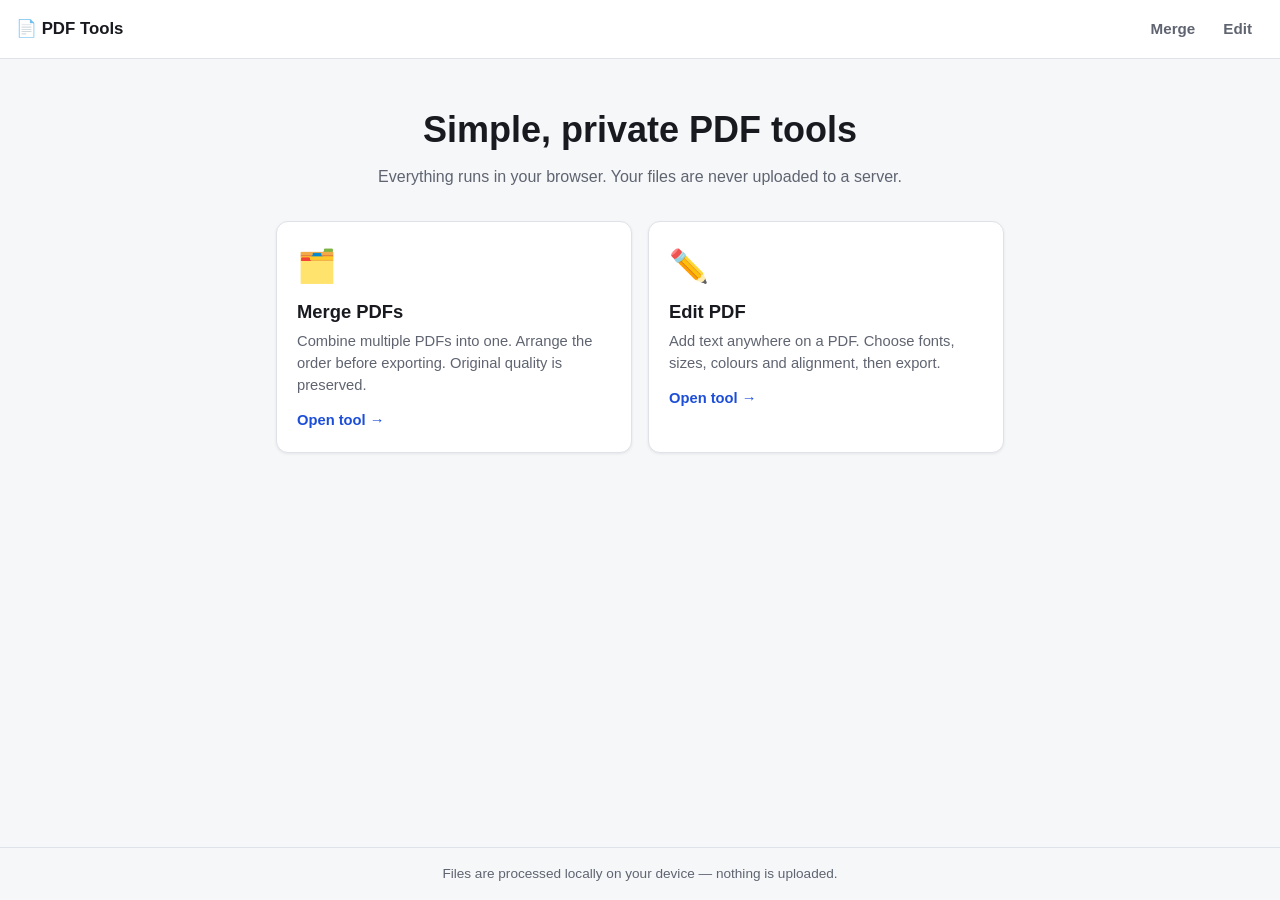
==== index.html @ ebfb4ff3 "Add PDF Tools web app: merger and text editor Static site for Cloudflare Pages (no build step) with " ====
<!doctype html>
<html lang="en">
<head>
  <meta charset="utf-8">
  <meta name="viewport" content="width=device-width, initial-scale=1">
  <title>PDF Tools — Free, Private, Browser-Based</title>
  <meta name="description" content="Free browser-based PDF tools. Merge and edit PDF files privately — your documents never leave your device.">
  <link rel="canonical" href="https://pdf.farhan.app/">
  <meta property="og:title" content="PDF Tools — Free, Private, Browser-Based">
  <meta property="og:description" content="Merge and edit PDF files directly in your browser. No uploads, no accounts.">
  <meta property="og:url" content="https://pdf.farhan.app/">
  <meta property="og:type" content="website">
  <link rel="stylesheet" href="/assets/style.css">
  <link rel="icon" href="data:image/svg+xml,<svg xmlns=%22http://www.w3.org/2000/svg%22 viewBox=%220 0 100 100%22><text y=%22.9em%22 font-size=%2290%22>📄</text></svg>">
</head>
<body>
  <header class="site-header">
    <a class="brand" href="/">📄 PDF Tools</a>
    <nav class="site-nav" aria-label="Tools">
      <a href="/merge/">Merge</a>
      <a href="/edit/">Edit</a>
    </nav>
  </header>

  <main class="container">
    <section class="hero">
      <h1>Simple, private PDF tools</h1>
      <p>Everything runs in your browser. Your files are never uploaded to a server.</p>
    </section>

    <section class="tool-grid">
      <a class="tool-card" href="/merge/">
        <div class="tool-icon" aria-hidden="true">🗂️</div>
        <h2>Merge PDFs</h2>
        <p>Combine multiple PDFs into one. Arrange the order before exporting. Original quality is preserved.</p>
        <span class="tool-cta">Open tool →</span>
      </a>

      <a class="tool-card" href="/edit/">
        <div class="tool-icon" aria-hidden="true">✏️</div>
        <h2>Edit PDF</h2>
        <p>Add text anywhere on a PDF. Choose fonts, sizes, colours and alignment, then export.</p>
        <span class="tool-cta">Open tool →</span>
      </a>
    </section>
  </main>

  <footer class="site-footer">
    <p>Files are processed locally on your device — nothing is uploaded.</p>
  </footer>
</body>
</html>
---- assets/style.css ----
:root {
  --bg: #f6f7f9;
  --surface: #ffffff;
  --text: #191a1f;
  --muted: #5f6470;
  --border: #dfe2e8;
  --accent: #1d4ed8;
  --accent-contrast: #ffffff;
  --danger: #b91c1c;
  --focus: #1d4ed8;
  --shadow: 0 1px 3px rgba(0, 0, 0, 0.08);
}

@media (prefers-color-scheme: dark) {
  :root {
    --bg: #131316;
    --surface: #1e1f24;
    --text: #ececf1;
    --muted: #a2a7b3;
    --border: #35373f;
    --accent: #60a5fa;
    --accent-contrast: #0b1c36;
    --danger: #f87171;
    --focus: #93c5fd;
    --shadow: 0 1px 3px rgba(0, 0, 0, 0.4);
  }
}

* { box-sizing: border-box; }

html { height: 100%; }

body {
  margin: 0;
  font-family: -apple-system, BlinkMacSystemFont, "Segoe UI", Roboto, Helvetica, Arial, sans-serif;
  background: var(--bg);
  color: var(--text);
  line-height: 1.5;
  min-height: 100dvh;
  display: flex;
  flex-direction: column;
}

:focus-visible {
  outline: 2px solid var(--focus);
  outline-offset: 2px;
}

/* ---------- Header / nav ---------- */

.site-header {
  display: flex;
  align-items: center;
  justify-content: space-between;
  gap: 0.75rem;
  padding: 0.65rem 1rem;
  border-bottom: 1px solid var(--border);
  background: var(--surface);
}

.brand {
  font-weight: 700;
  text-decoration: none;
  color: var(--text);
  font-size: 1.05rem;
  white-space: nowrap;
}

.site-nav { display: flex; gap: 0.25rem; }

.site-nav a {
  text-decoration: none;
  color: var(--muted);
  font-weight: 600;
  font-size: 0.95rem;
  padding: 0.45rem 0.75rem;
  border-radius: 8px;
}

.site-nav a:hover { color: var(--text); }
.site-nav a[aria-current="page"] { color: var(--accent); }

.container {
  width: 100%;
  max-width: 760px;
  margin: 0 auto;
  padding: 1.25rem 1rem 3rem;
  flex: 1;
}

/* ---------- Landing ---------- */

.hero { text-align: center; padding: 1.5rem 0 0.5rem; }
.hero h1 { margin: 0 0 0.5rem; font-size: clamp(1.5rem, 4vw, 2.25rem); }
.hero p { margin: 0; color: var(--muted); }

.tool-grid {
  display: grid;
  grid-template-columns: repeat(auto-fit, minmax(260px, 1fr));
  gap: 1rem;
  margin-top: 1.5rem;
}

.tool-card {
  display: block;
  background: var(--surface);
  border: 1px solid var(--border);
  border-radius: 12px;
  padding: 1.25rem;
  text-decoration: none;
  color: var(--text);
  box-shadow: var(--shadow);
}

.tool-card:hover { border-color: var(--accent); }
.tool-card .tool-icon { font-size: 2rem; }
.tool-card h2 { margin: 0.5rem 0 0.25rem; font-size: 1.15rem; }
.tool-card p { margin: 0 0 0.75rem; color: var(--muted); font-size: 0.92rem; }
.tool-card .tool-cta { color: var(--accent); font-weight: 600; font-size: 0.92rem; }

.site-footer {
  text-align: center;
  padding: 1rem;
  color: var(--muted);
  font-size: 0.85rem;
  border-top: 1px solid var(--border);
}

.site-footer p { margin: 0; }

/* ---------- Shared tool UI ---------- */

.page-title { margin: 0.5rem 0 0.25rem; font-size: 1.4rem; }
.page-sub { margin: 0 0 1.25rem; color: var(--muted); font-size: 0.95rem; }

.btn {
  display: inline-flex;
  align-items: center;
  justify-content: center;
  gap: 0.4rem;
  font: inherit;
  font-weight: 600;
  font-size: 0.95rem;
  min-height: 2.75rem;
  padding: 0.5rem 1rem;
  border-radius: 8px;
  border: 1px solid var(--border);
  background: var(--surface);
  color: var(--text);
  cursor: pointer;
  text-decoration: none;
  -webkit-tap-highlight-color: transparent;
}

.btn:hover { filter: brightness(0.97); }
.btn:disabled { opacity: 0.5; cursor: not-allowed; }

.btn-primary {
  background: var(--accent);
  border-color: var(--accent);
  color: var(--accent-contrast);
}

.btn-compact {
  min-height: 2.4rem;
  min-width: 2.4rem;
  padding: 0.3rem 0.55rem;
  font-size: 0.92rem;
  line-height: 1;
}

.btn.toggled {
  background: var(--accent);
  border-color: var(--accent);
  color: var(--accent-contrast);
}

.dropzone {
  display: block;
  width: 100%;
  font: inherit;
  color: var(--text);
  border: 2px dashed var(--border);
  border-radius: 12px;
  background: var(--surface);
  padding: 2rem 1rem;
  text-align: center;
  cursor: pointer;
}

.dropzone.dragover { border-color: var(--accent); background: color-mix(in srgb, var(--accent) 6%, var(--surface)); }
.dropzone .dz-icon { font-size: 2rem; }
.dropzone p { margin: 0.5rem 0 0; color: var(--muted); font-size: 0.92rem; }
.dropzone strong { color: var(--text); }

.visually-hidden {
  position: absolute;
  width: 1px; height: 1px;
  overflow: hidden;
  clip: rect(0 0 0 0);
  white-space: nowrap;
}

.status-line {
  color: var(--muted);
  font-size: 0.92rem;
  min-height: 1.4em;
  margin: 0.9rem 0 0;
}

.status-line.error { color: var(--danger); font-weight: 600; }

.spinner {
  display: inline-block;
  width: 0.9em;
  height: 0.9em;
  border: 2px solid currentColor;
  border-right-color: transparent;
  border-radius: 50%;
  animation: spin 0.7s linear infinite;
  vertical-align: -0.1em;
  margin-right: 0.35em;
}

@keyframes spin { to { transform: rotate(360deg); } }

@media (prefers-reduced-motion: reduce) {
  .spinner { animation-duration: 1.5s; }
}

/* ---------- Merge tool ---------- */

.file-list { list-style: none; margin: 1rem 0 0; padding: 0; display: flex; flex-direction: column; gap: 0.5rem; }

.file-item {
  display: flex;
  align-items: center;
  gap: 0.5rem;
  background: var(--surface);
  border: 1px solid var(--border);
  border-radius: 10px;
  padding: 0.5rem 0.6rem;
  box-shadow: var(--shadow);
}

.file-item.dragging { opacity: 0.4; }
.file-item.drop-target { border-color: var(--accent); }

.drag-handle {
  cursor: grab;
  color: var(--muted);
  font-size: 1.05rem;
  padding: 0.5rem 0.4rem;
  border: none;
  background: none;
  touch-action: none;
  user-select: none;
  -webkit-user-select: none;
}

.file-info { flex: 1; min-width: 0; }
.file-name { font-weight: 600; font-size: 0.92rem; overflow: hidden; text-overflow: ellipsis; white-space: nowrap; }
.file-meta { color: var(--muted); font-size: 0.8rem; }
.file-actions { display: flex; gap: 0.3rem; }

.merge-actions { display: flex; flex-wrap: wrap; gap: 0.6rem; margin-top: 1.25rem; }

/* ---------- Editor ---------- */

.editor-main {
  max-width: none;
  padding: 0;
  display: flex;
  flex-direction: column;
}

.editor-intro { max-width: 640px; margin: 0 auto; padding: 1.25rem 1rem; width: 100%; }

.editor-toolbar {
  position: sticky;
  top: 0;
  z-index: 40;
  display: flex;
  flex-wrap: wrap;
  align-items: center;
  gap: 0.35rem;
  padding: 0.45rem 0.6rem;
  background: var(--surface);
  border-bottom: 1px solid var(--border);
}

.editor-toolbar select,
.editor-toolbar input[type="number"] {
  font: inherit;
  font-size: 0.9rem;
  min-height: 2.4rem;
  padding: 0.3rem 0.35rem;
  border-radius: 6px;
  border: 1px solid var(--border);
  background: var(--surface);
  color: var(--text);
}

.editor-toolbar input[type="number"] { width: 4.4rem; }

.editor-toolbar input[type="color"] {
  width: 2.4rem;
  height: 2.4rem;
  padding: 0.15rem;
  border: 1px solid var(--border);
  border-radius: 6px;
  background: var(--surface);
  cursor: pointer;
}

.tb-group { display: flex; align-items: center; gap: 0.3rem; }
.tb-sep { width: 1px; align-self: stretch; background: var(--border); margin: 0 0.2rem; }
.tb-spacer { flex: 1; }

.editor-stage {
  flex: 1;
  padding: 1rem 0.5rem 5rem;
}

.editor-stage.placing .page-overlay { cursor: crosshair; }

.editor-hint {
  color: var(--muted);
  font-size: 0.85rem;
  text-align: center;
  margin: 0 auto 0.75rem;
  max-width: 640px;
  padding: 0 0.5rem;
}

.pdf-page {
  position: relative;
  margin: 0 auto 1.25rem;
  box-shadow: 0 2px 10px rgba(0, 0, 0, 0.25);
  background: #fff;
}

.pdf-page canvas { display: block; width: 100%; height: 100%; }

.page-label {
  position: absolute;
  top: 100%;
  left: 0;
  right: 0;
  text-align: center;
  color: var(--muted);
  font-size: 0.75rem;
  padding-top: 0.15rem;
}

.page-overlay { position: absolute; inset: 0; }

.tbox {
  position: absolute;
  line-height: 1.2;
  white-space: pre;
  min-width: 0.5em;
  min-height: 1em;
  margin: 0;
  padding: 0;
  outline: none;
  cursor: grab;
  touch-action: none;
  border: 1px dashed transparent;
  user-select: none;
  -webkit-user-select: none;
}

.tbox.selected { border-color: #1d4ed8; }
.tbox.editing {
  cursor: text;
  touch-action: auto;
  user-select: text;
  -webkit-user-select: text;
  border-style: solid;
}

@media (max-width: 600px) {
  .editor-toolbar { padding: 0.35rem 0.4rem; }
  .btn { font-size: 0.9rem; }
}
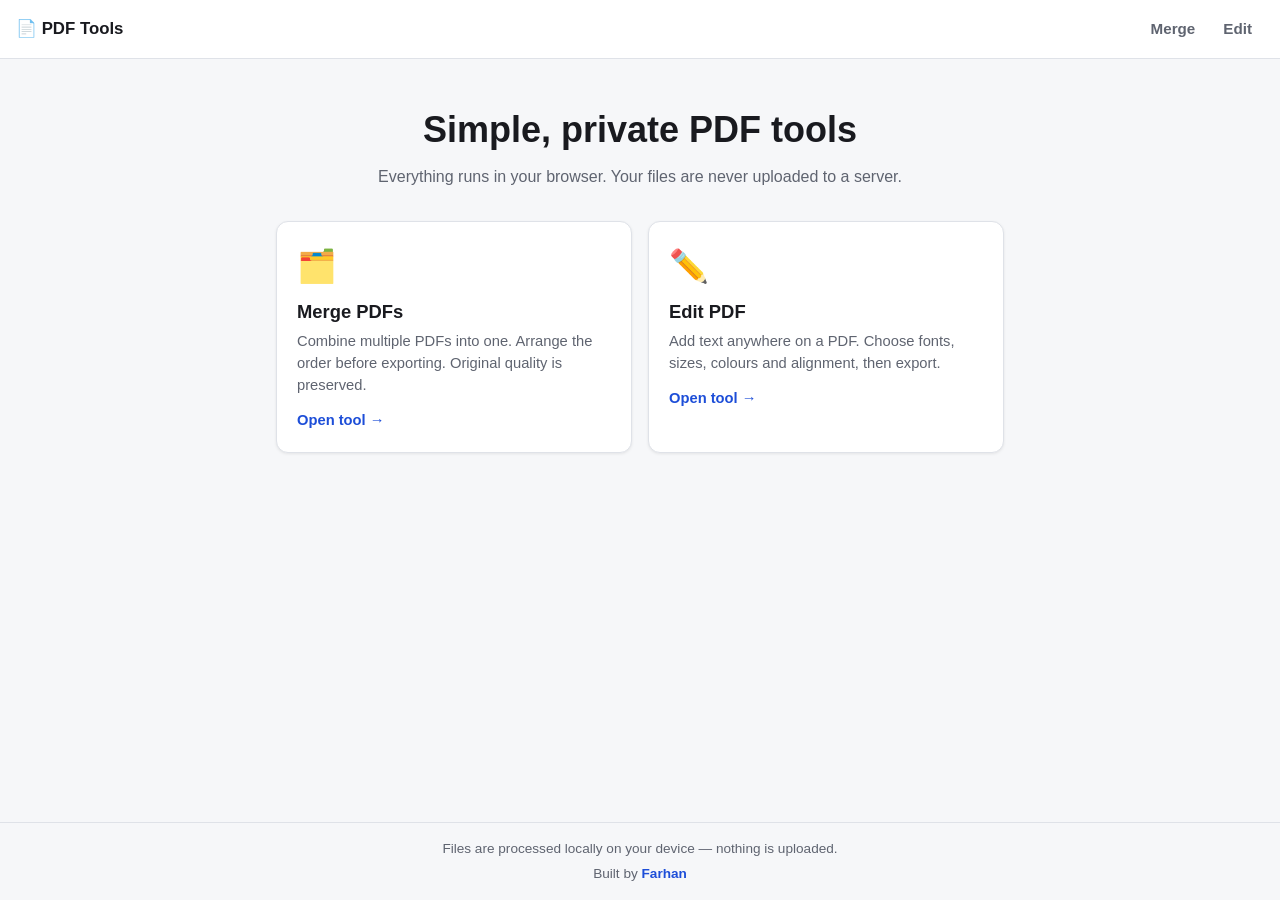
==== commit 2eafe143: "Add author/Twitter/og:site_name meta and Built-by-Farhan footer link Matches the meta pattern used o" ====
--- a/index.html
+++ b/index.html
@@ -4,12 +4,17 @@
   <meta charset="utf-8">
   <meta name="viewport" content="width=device-width, initial-scale=1">
   <title>PDF Tools — Free, Private, Browser-Based</title>
-  <meta name="description" content="Free browser-based PDF tools. Merge and edit PDF files privately — your documents never leave your device.">
+  <meta name="author" content="farhan.app">
+  <meta name="description" content="Free browser-based PDF tools. Merge and edit PDF files privately — your documents never leave your device. Built by Farhan — farhan.app">
   <link rel="canonical" href="https://pdf.farhan.app/">
+  <meta property="og:type" content="website">
+  <meta property="og:site_name" content="PDF Tools">
   <meta property="og:title" content="PDF Tools — Free, Private, Browser-Based">
-  <meta property="og:description" content="Merge and edit PDF files directly in your browser. No uploads, no accounts.">
+  <meta property="og:description" content="Merge and edit PDF files directly in your browser. No uploads, no accounts, no tracking.">
   <meta property="og:url" content="https://pdf.farhan.app/">
-  <meta property="og:type" content="website">
+  <meta name="twitter:card" content="summary">
+  <meta name="twitter:title" content="PDF Tools — Free, Private, Browser-Based">
+  <meta name="twitter:description" content="Merge and edit PDF files directly in your browser. Built by Farhan — farhan.app">
   <link rel="stylesheet" href="/assets/style.css">
   <link rel="icon" href="data:image/svg+xml,<svg xmlns=%22http://www.w3.org/2000/svg%22 viewBox=%220 0 100 100%22><text y=%22.9em%22 font-size=%2290%22>📄</text></svg>">
 </head>
@@ -47,6 +52,7 @@
 
   <footer class="site-footer">
     <p>Files are processed locally on your device — nothing is uploaded.</p>
+    <p class="footer-credit">Built by <a href="https://farhan.app" target="_blank" rel="noopener">Farhan</a></p>
   </footer>
 </body>
 </html>
--- a/assets/style.css
+++ b/assets/style.css
@@ -127,6 +127,9 @@
 }
 
 .site-footer p { margin: 0; }
+.site-footer .footer-credit { margin-top: 0.25rem; }
+.site-footer a { color: var(--accent); font-weight: 600; text-decoration: none; }
+.site-footer a:hover { text-decoration: underline; }
 
 /* ---------- Shared tool UI ---------- */
 
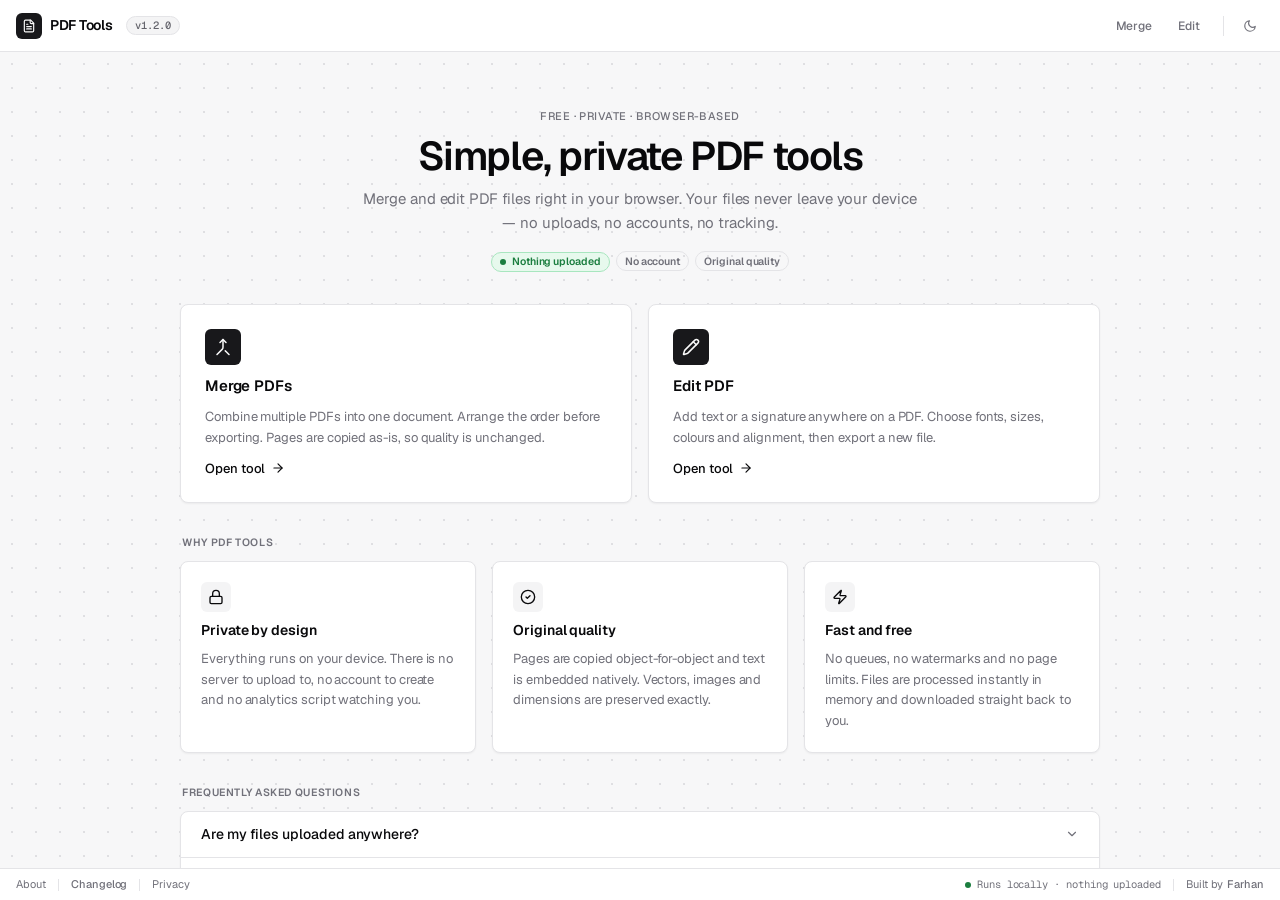
==== commit 4b58f942: "Rebuild UI on the App Blueprint design system with SEO and accessibility pass Benchmark the whole ap" ====
--- a/index.html
+++ b/index.html
@@ -1,58 +1,322 @@
-<!doctype html>
+<!DOCTYPE html>
 <html lang="en">
 <head>
   <meta charset="utf-8">
-  <meta name="viewport" content="width=device-width, initial-scale=1">
-  <title>PDF Tools — Free, Private, Browser-Based</title>
-  <meta name="author" content="farhan.app">
-  <meta name="description" content="Free browser-based PDF tools. Merge and edit PDF files privately — your documents never leave your device. Built by Farhan — farhan.app">
+  <meta name="viewport" content="width=device-width, initial-scale=1, viewport-fit=cover">
+  <title>PDF Tools — Free, Private, Browser-Based PDF Merger &amp; Editor</title>
+  <meta name="description" content="Free browser-based PDF tools. Merge PDFs and add text or a signature to any PDF privately — files never leave your device. No uploads, no accounts, no tracking.">
+  <meta name="author" content="Farhan — farhan.app">
+  <meta name="robots" content="index, follow, max-image-preview:large">
   <link rel="canonical" href="https://pdf.farhan.app/">
+  <meta name="theme-color" content="#ffffff">
+  <meta name="color-scheme" content="light dark">
+
   <meta property="og:type" content="website">
   <meta property="og:site_name" content="PDF Tools">
+  <meta property="og:locale" content="en_GB">
   <meta property="og:title" content="PDF Tools — Free, Private, Browser-Based">
   <meta property="og:description" content="Merge and edit PDF files directly in your browser. No uploads, no accounts, no tracking.">
   <meta property="og:url" content="https://pdf.farhan.app/">
-  <meta name="twitter:card" content="summary">
+  <meta property="og:image" content="https://pdf.farhan.app/assets/og-home.png">
+  <meta property="og:image:width" content="1200">
+  <meta property="og:image:height" content="630">
+  <meta property="og:image:alt" content="PDF Tools — simple, private PDF tools that run in your browser">
+  <meta name="twitter:card" content="summary_large_image">
   <meta name="twitter:title" content="PDF Tools — Free, Private, Browser-Based">
   <meta name="twitter:description" content="Merge and edit PDF files directly in your browser. Built by Farhan — farhan.app">
+  <meta name="twitter:image" content="https://pdf.farhan.app/assets/og-home.png">
+
+  <link rel="icon" href="/assets/icon.svg" type="image/svg+xml">
+  <link rel="apple-touch-icon" href="/assets/apple-touch-icon.png">
+  <link rel="manifest" href="/manifest.webmanifest">
+  <link rel="preload" href="/assets/fonts/geist-latin.woff2" as="font" type="font/woff2" crossorigin>
   <link rel="stylesheet" href="/assets/style.css">
-  <link rel="icon" href="data:image/svg+xml,<svg xmlns=%22http://www.w3.org/2000/svg%22 viewBox=%220 0 100 100%22><text y=%22.9em%22 font-size=%2290%22>📄</text></svg>">
+  <script>
+    // Apply the stored theme before first paint to avoid a flash.
+    (function () {
+      try {
+        var t = localStorage.getItem("app-theme");
+        if (t === "dark" || t === "light") document.documentElement.setAttribute("data-theme", t);
+        var dark = t ? t === "dark" : matchMedia("(prefers-color-scheme: dark)").matches;
+        var m = document.querySelector('meta[name="theme-color"]');
+        if (m) m.setAttribute("content", dark ? "#09090b" : "#ffffff");
+      } catch (_) {}
+    })();
+  </script>
+  <script type="application/ld+json">
+  {
+    "@context": "https://schema.org",
+    "@graph": [
+      {
+        "@type": "WebSite",
+        "@id": "https://pdf.farhan.app/#website",
+        "url": "https://pdf.farhan.app/",
+        "name": "PDF Tools",
+        "description": "Free, private, browser-based PDF tools. Merge PDFs and add text or a signature to any PDF without uploading anything.",
+        "inLanguage": "en",
+        "publisher": { "@id": "https://farhan.app/#person" }
+      },
+      {
+        "@type": "Person",
+        "@id": "https://farhan.app/#person",
+        "name": "Farhan",
+        "url": "https://farhan.app"
+      },
+      {
+        "@type": "WebApplication",
+        "@id": "https://pdf.farhan.app/#app",
+        "name": "PDF Tools",
+        "url": "https://pdf.farhan.app/",
+        "applicationCategory": "UtilitiesApplication",
+        "operatingSystem": "Any",
+        "browserRequirements": "Requires JavaScript",
+        "isAccessibleForFree": true,
+        "offers": { "@type": "Offer", "price": "0", "priceCurrency": "USD" },
+        "featureList": [
+          "Merge multiple PDF files into one",
+          "Add text to any PDF page",
+          "Add a signature or image to a PDF",
+          "All processing happens in the browser"
+        ],
+        "author": { "@id": "https://farhan.app/#person" }
+      },
+      {
+        "@type": "FAQPage",
+        "mainEntity": [
+          {
+            "@type": "Question",
+            "name": "Are my files uploaded anywhere?",
+            "acceptedAnswer": { "@type": "Answer", "text": "No. Every tool runs entirely in your browser using JavaScript. Your PDFs are read from your device, processed in memory and downloaded back to you. There is no server, no account and no analytics." }
+          },
+          {
+            "@type": "Question",
+            "name": "Is there a file size limit?",
+            "acceptedAnswer": { "@type": "Answer", "text": "There is no fixed limit. The only constraint is your browser's available memory, so very large files work best on a desktop browser." }
+          },
+          {
+            "@type": "Question",
+            "name": "Does merging or editing reduce quality?",
+            "acceptedAnswer": { "@type": "Answer", "text": "No. Pages are copied object-for-object and text or images are embedded natively into the original PDF. Nothing is rasterised or recompressed." }
+          },
+          {
+            "@type": "Question",
+            "name": "Which fonts can I use in the editor?",
+            "acceptedAnswer": { "@type": "Answer", "text": "Helvetica, Times and Courier work fully offline. You can also pick from more than 1,900 Google Fonts; the font file is only fetched from Google when you choose one, and it is embedded into your PDF." }
+          },
+          {
+            "@type": "Question",
+            "name": "Can I open a password-protected PDF?",
+            "acceptedAnswer": { "@type": "Answer", "text": "Not yet. Remove the password first, for example by printing the file to a new PDF, then merge or edit the unprotected copy." }
+          }
+        ]
+      }
+    ]
+  }
+  </script>
 </head>
 <body>
-  <header class="site-header">
-    <a class="brand" href="/">📄 PDF Tools</a>
-    <nav class="site-nav" aria-label="Tools">
-      <a href="/merge/">Merge</a>
-      <a href="/edit/">Edit</a>
+  <a class="skip-link" href="#main">Skip to content</a>
+
+  <header class="topbar">
+    <a href="/" class="topbar-logo" aria-current="page">
+      <span class="logo-mark" aria-hidden="true">
+        <svg class="icon" viewBox="0 0 24 24" focusable="false"><path d="M15 2H6a2 2 0 0 0-2 2v16a2 2 0 0 0 2 2h12a2 2 0 0 0 2-2V7Z"/><path d="M14 2v4a2 2 0 0 0 2 2h4"/><path d="M10 9H8"/><path d="M16 13H8"/><path d="M16 17H8"/></svg>
+      </span>
+      <span>PDF Tools</span>
+    </a>
+    <a href="/changelog/" class="version-pill">v1.2.0<span class="visually-hidden"> — view changelog</span></a>
+
+    <div class="topbar-spacer"></div>
+
+    <nav class="topbar-nav" aria-label="Tools">
+      <a class="btn btn-ghost btn-sm" href="/merge/">Merge</a>
+      <a class="btn btn-ghost btn-sm" href="/edit/">Edit</a>
     </nav>
+    <span class="topbar-divider" aria-hidden="true"></span>
+    <button type="button" class="btn btn-ghost btn-icon btn-sm" data-theme-toggle aria-label="Switch to dark theme">
+      <svg class="icon icon-sm theme-icon-light" viewBox="0 0 24 24" aria-hidden="true" focusable="false"><circle cx="12" cy="12" r="4"/><path d="M12 2v2M12 20v2M4.93 4.93l1.41 1.41M17.66 17.66l1.41 1.41M2 12h2M20 12h2M6.34 17.66l-1.41 1.41M19.07 4.93l-1.41 1.41"/></svg>
+      <svg class="icon icon-sm theme-icon-dark" viewBox="0 0 24 24" aria-hidden="true" focusable="false"><path d="M21 12.79A9 9 0 1 1 11.21 3 7 7 0 0 0 21 12.79Z"/></svg>
+    </button>
   </header>
 
-  <main class="container">
-    <section class="hero">
-      <h1>Simple, private PDF tools</h1>
-      <p>Everything runs in your browser. Your files are never uploaded to a server.</p>
-    </section>
-
-    <section class="tool-grid">
-      <a class="tool-card" href="/merge/">
-        <div class="tool-icon" aria-hidden="true">🗂️</div>
-        <h2>Merge PDFs</h2>
-        <p>Combine multiple PDFs into one. Arrange the order before exporting. Original quality is preserved.</p>
-        <span class="tool-cta">Open tool →</span>
-      </a>
-
-      <a class="tool-card" href="/edit/">
-        <div class="tool-icon" aria-hidden="true">✏️</div>
-        <h2>Edit PDF</h2>
-        <p>Add text anywhere on a PDF. Choose fonts, sizes, colours and alignment, then export.</p>
-        <span class="tool-cta">Open tool →</span>
-      </a>
-    </section>
+  <main id="main" class="main" tabindex="-1">
+    <div class="canvas-area">
+      <div class="page">
+        <section class="hero" aria-labelledby="heroTitle">
+          <p class="eyebrow">Free · Private · Browser-based</p>
+          <h1 id="heroTitle" class="page-title">Simple, private PDF tools</h1>
+          <p class="page-sub">Merge and edit PDF files right in your browser. Your files never leave your device — no uploads, no accounts, no tracking.</p>
+          <ul class="hero-badges">
+            <li><span class="chip chip-green"><span class="chip-dot" aria-hidden="true"></span>Nothing uploaded</span></li>
+            <li><span class="chip chip-outline">No account</span></li>
+            <li><span class="chip chip-outline">Original quality</span></li>
+          </ul>
+        </section>
+
+        <section aria-labelledby="toolsTitle">
+          <h2 id="toolsTitle" class="visually-hidden">Tools</h2>
+          <ul class="tool-grid">
+            <li>
+              <article class="tool-card">
+                <span class="tool-card__icon" aria-hidden="true">
+                  <svg class="icon" viewBox="0 0 24 24" focusable="false"><path d="m8 6 4-4 4 4"/><path d="M12 2v10.3a4 4 0 0 1-1.172 2.872L4 22"/><path d="m20 22-5-5"/></svg>
+                </span>
+                <h3><a href="/merge/">Merge PDFs</a></h3>
+                <p>Combine multiple PDFs into one document. Arrange the order before exporting. Pages are copied as-is, so quality is unchanged.</p>
+                <span class="tool-card__cta" aria-hidden="true">Open tool <svg class="icon icon-sm" viewBox="0 0 24 24" focusable="false"><path d="M5 12h14"/><path d="m12 5 7 7-7 7"/></svg></span>
+              </article>
+            </li>
+            <li>
+              <article class="tool-card">
+                <span class="tool-card__icon" aria-hidden="true">
+                  <svg class="icon" viewBox="0 0 24 24" focusable="false"><path d="M21.174 6.812a1 1 0 0 0-3.986-3.987L3.842 16.174a2 2 0 0 0-.5.83l-1.321 4.352a.5.5 0 0 0 .623.622l4.353-1.32a2 2 0 0 0 .83-.497z"/><path d="m15 5 4 4"/></svg>
+                </span>
+                <h3><a href="/edit/">Edit PDF</a></h3>
+                <p>Add text or a signature anywhere on a PDF. Choose fonts, sizes, colours and alignment, then export a new file.</p>
+                <span class="tool-card__cta" aria-hidden="true">Open tool <svg class="icon icon-sm" viewBox="0 0 24 24" focusable="false"><path d="M5 12h14"/><path d="m12 5 7 7-7 7"/></svg></span>
+              </article>
+            </li>
+          </ul>
+        </section>
+
+        <section class="landing-section" aria-labelledby="whyTitle">
+          <h2 id="whyTitle" class="section-title">Why PDF Tools</h2>
+          <ul class="feature-grid">
+            <li class="feature">
+              <span class="feature__icon" aria-hidden="true"><svg class="icon" viewBox="0 0 24 24" focusable="false"><rect width="18" height="11" x="3" y="11" rx="2" ry="2"/><path d="M7 11V7a5 5 0 0 1 10 0v4"/></svg></span>
+              <h3>Private by design</h3>
+              <p>Everything runs on your device. There is no server to upload to, no account to create and no analytics script watching you.</p>
+            </li>
+            <li class="feature">
+              <span class="feature__icon" aria-hidden="true"><svg class="icon" viewBox="0 0 24 24" focusable="false"><circle cx="12" cy="12" r="10"/><path d="m9 12 2 2 4-4"/></svg></span>
+              <h3>Original quality</h3>
+              <p>Pages are copied object-for-object and text is embedded natively. Vectors, images and dimensions are preserved exactly.</p>
+            </li>
+            <li class="feature">
+              <span class="feature__icon" aria-hidden="true"><svg class="icon" viewBox="0 0 24 24" focusable="false"><path d="M4 14a1 1 0 0 1-.78-1.63l9.9-10.2a.5.5 0 0 1 .86.46l-1.92 6.02A1 1 0 0 0 13 10h7a1 1 0 0 1 .78 1.63l-9.9 10.2a.5.5 0 0 1-.86-.46l1.92-6.02A1 1 0 0 0 11 14z"/></svg></span>
+              <h3>Fast and free</h3>
+              <p>No queues, no watermarks and no page limits. Files are processed instantly in memory and downloaded straight back to you.</p>
+            </li>
+          </ul>
+        </section>
+
+        <section class="landing-section" aria-labelledby="faqTitle">
+          <h2 id="faqTitle" class="section-title">Frequently asked questions</h2>
+          <ul class="faq">
+            <li>
+              <details>
+                <summary>Are my files uploaded anywhere? <svg class="icon icon-sm" viewBox="0 0 24 24" aria-hidden="true" focusable="false"><path d="m6 9 6 6 6-6"/></svg></summary>
+                <div><p>No. Every tool runs entirely in your browser using JavaScript. Your PDFs are read from your device, processed in memory and downloaded back to you. There is no server, no account and no analytics.</p></div>
+              </details>
+            </li>
+            <li>
+              <details>
+                <summary>Is there a file size limit? <svg class="icon icon-sm" viewBox="0 0 24 24" aria-hidden="true" focusable="false"><path d="m6 9 6 6 6-6"/></svg></summary>
+                <div><p>There is no fixed limit. The only constraint is your browser’s available memory, so very large files work best on a desktop browser.</p></div>
+              </details>
+            </li>
+            <li>
+              <details>
+                <summary>Does merging or editing reduce quality? <svg class="icon icon-sm" viewBox="0 0 24 24" aria-hidden="true" focusable="false"><path d="m6 9 6 6 6-6"/></svg></summary>
+                <div><p>No. Pages are copied object-for-object and text or images are embedded natively into the original PDF. Nothing is rasterised or recompressed.</p></div>
+              </details>
+            </li>
+            <li>
+              <details>
+                <summary>Which fonts can I use in the editor? <svg class="icon icon-sm" viewBox="0 0 24 24" aria-hidden="true" focusable="false"><path d="m6 9 6 6 6-6"/></svg></summary>
+                <div><p>Helvetica, Times and Courier work fully offline. You can also pick from more than 1,900 Google Fonts; the font file is only fetched from Google when you choose one, and it is embedded into your PDF.</p></div>
+              </details>
+            </li>
+            <li>
+              <details>
+                <summary>Can I open a password-protected PDF? <svg class="icon icon-sm" viewBox="0 0 24 24" aria-hidden="true" focusable="false"><path d="m6 9 6 6 6-6"/></svg></summary>
+                <div><p>Not yet. Remove the password first, for example by printing the file to a new PDF, then merge or edit the unprotected copy.</p></div>
+              </details>
+            </li>
+          </ul>
+        </section>
+      </div>
+    </div>
   </main>
 
-  <footer class="site-footer">
-    <p>Files are processed locally on your device — nothing is uploaded.</p>
-    <p class="footer-credit">Built by <a href="https://farhan.app" target="_blank" rel="noopener">Farhan</a></p>
+  <footer class="app-footer">
+    <button type="button" class="app-footer__link" data-dialog-open="aboutDialog">About</button>
+    <span class="footer-sep" aria-hidden="true"></span>
+    <a href="/changelog/">Changelog</a>
+    <span class="footer-sep" aria-hidden="true"></span>
+    <button type="button" class="app-footer__link" data-dialog-open="privacyDialog">Privacy</button>
+    <span class="footer-spacer"></span>
+    <span class="footer-meta">Runs locally · nothing uploaded</span>
+    <span class="footer-sep" aria-hidden="true"></span>
+    <span class="footer-credit">Built by <a href="https://farhan.app" rel="noopener">Farhan</a></span>
   </footer>
+
+  <nav class="mobile-nav" aria-label="Primary">
+    <ul>
+      <li>
+        <a class="mobile-nav-item" href="/" aria-current="page">
+          <span class="mobile-nav-icon" aria-hidden="true"><svg class="icon" viewBox="0 0 24 24" focusable="false"><path d="M3 9.5 12 3l9 6.5V20a1 1 0 0 1-1 1h-5v-6H9v6H4a1 1 0 0 1-1-1z"/></svg></span>
+          Home
+        </a>
+      </li>
+      <li>
+        <a class="mobile-nav-item" href="/merge/">
+          <span class="mobile-nav-icon" aria-hidden="true"><svg class="icon" viewBox="0 0 24 24" focusable="false"><path d="m8 6 4-4 4 4"/><path d="M12 2v10.3a4 4 0 0 1-1.172 2.872L4 22"/><path d="m20 22-5-5"/></svg></span>
+          Merge
+        </a>
+      </li>
+      <li>
+        <a class="mobile-nav-item" href="/edit/">
+          <span class="mobile-nav-icon" aria-hidden="true"><svg class="icon" viewBox="0 0 24 24" focusable="false"><path d="M21.174 6.812a1 1 0 0 0-3.986-3.987L3.842 16.174a2 2 0 0 0-.5.83l-1.321 4.352a.5.5 0 0 0 .623.622l4.353-1.32a2 2 0 0 0 .83-.497z"/><path d="m15 5 4 4"/></svg></span>
+          Edit
+        </a>
+      </li>
+      <li>
+        <button type="button" class="mobile-nav-item" data-theme-toggle aria-label="Switch to dark theme">
+          <span class="mobile-nav-icon" aria-hidden="true">
+            <svg class="icon theme-icon-light" viewBox="0 0 24 24" focusable="false"><circle cx="12" cy="12" r="4"/><path d="M12 2v2M12 20v2M4.93 4.93l1.41 1.41M17.66 17.66l1.41 1.41M2 12h2M20 12h2M6.34 17.66l-1.41 1.41M19.07 4.93l-1.41 1.41"/></svg>
+            <svg class="icon theme-icon-dark" viewBox="0 0 24 24" focusable="false"><path d="M21 12.79A9 9 0 1 1 11.21 3 7 7 0 0 0 21 12.79Z"/></svg>
+          </span>
+          Theme
+        </button>
+      </li>
+    </ul>
+  </nav>
+
+  <dialog class="modal" id="aboutDialog" aria-labelledby="aboutTitle">
+    <div class="modal__inner">
+      <div class="modal__header">
+        <h2 id="aboutTitle" class="modal__title">About PDF Tools</h2>
+        <button type="button" class="btn btn-ghost btn-icon btn-sm" data-dialog-close aria-label="Close dialog">
+          <svg class="icon" viewBox="0 0 24 24" aria-hidden="true" focusable="false"><path d="M18 6 6 18M6 6l12 12"/></svg>
+        </button>
+      </div>
+      <div class="modal__body">
+        <p>PDF Tools is a small set of free, browser-based utilities for everyday PDF jobs: merging files and adding text or a signature to a page.</p>
+        <p class="modal__muted">Everything runs client-side with <a href="https://pdf-lib.js.org/" rel="noopener">pdf-lib</a> and <a href="https://mozilla.github.io/pdf.js/" rel="noopener">pdf.js</a>. There is no backend, no database and no account.</p>
+        <ul class="modal__links">
+          <li>Built by <a href="https://farhan.app" rel="noopener">Farhan</a></li>
+          <li>Design benchmarked against <a href="https://app-blueprint.farhan.app/" rel="noopener">App Blueprint</a></li>
+        </ul>
+      </div>
+    </div>
+  </dialog>
+
+  <dialog class="modal" id="privacyDialog" aria-labelledby="privacyTitle">
+    <div class="modal__inner">
+      <div class="modal__header">
+        <h2 id="privacyTitle" class="modal__title">Privacy</h2>
+        <button type="button" class="btn btn-ghost btn-icon btn-sm" data-dialog-close aria-label="Close dialog">
+          <svg class="icon" viewBox="0 0 24 24" aria-hidden="true" focusable="false"><path d="M18 6 6 18M6 6l12 12"/></svg>
+        </button>
+      </div>
+      <div class="modal__body">
+        <p>Your files are processed entirely on your device and are never uploaded. This site sets no cookies and uses no analytics.</p>
+        <p class="modal__muted">The only optional network request is to Google Fonts, and only when you pick a Google font in the editor. Your theme preference is stored in your browser’s local storage.</p>
+      </div>
+    </div>
+  </dialog>
+
+  <script src="/assets/common.js" defer></script>
 </body>
 </html>
--- a/assets/style.css
+++ b/assets/style.css
@@ -1,389 +1,909 @@
+/* ============================================================================
+   pdf.farhan.app · Design System
+   ----------------------------------------------------------------------------
+   Benchmarked against App Blueprint (app-blueprint.farhan.app). Organised as:
+     1. THEME        → brand tokens (HSL triplets so opacity works)
+     2. TOKENS       → derived colours, spacing, radii, type, shadows
+     3. BASE         → reset, fonts, body, icons, focus, utilities
+     4. PRIMITIVES   → buttons, chips, inputs
+     5. SHELL        → topbar, canvas area, footer, mobile nav, dialogs
+     6. PAGES        → landing, merge, editor, changelog
+     7. RESPONSIVE   → tablet & mobile breakpoints, motion, pointer
+   ============================================================================ */
+
+*, *::before, *::after { box-sizing: border-box; margin: 0; padding: 0; }
+
+/* Self-hosted Geist (OFL) — no third-party request on page load. */
+@font-face {
+  font-family: "Geist";
+  font-style: normal;
+  font-weight: 300 700;
+  font-display: swap;
+  src: url("/assets/fonts/geist-latin.woff2") format("woff2");
+  unicode-range: U+0000-00FF, U+0131, U+0152-0153, U+02BB-02BC, U+02C6, U+02DA, U+02DC, U+0304, U+0308, U+0329, U+2000-206F, U+20AC, U+2122, U+2191, U+2193, U+2212, U+2215, U+FEFF, U+FFFD;
+}
+@font-face {
+  font-family: "Geist";
+  font-style: normal;
+  font-weight: 300 700;
+  font-display: swap;
+  src: url("/assets/fonts/geist-latin-ext.woff2") format("woff2");
+  unicode-range: U+0100-02BA, U+02BD-02C5, U+02C7-02CC, U+02CE-02D7, U+02DD-02FF, U+0304, U+0308, U+0329, U+1D00-1DBF, U+1E00-1E9F, U+1EF2-1EFF, U+2020, U+20A0-20AB, U+20AD-20C0, U+2113, U+2C60-2C7F, U+A720-A7FF;
+}
+@font-face {
+  font-family: "Geist Mono";
+  font-style: normal;
+  font-weight: 400 500;
+  font-display: swap;
+  src: url("/assets/fonts/geist-mono-latin.woff2") format("woff2");
+  unicode-range: U+0000-00FF, U+0131, U+0152-0153, U+02BB-02BC, U+02C6, U+02DA, U+02DC, U+0304, U+0308, U+0329, U+2000-206F, U+20AC, U+2122, U+2191, U+2193, U+2212, U+2215, U+FEFF, U+FFFD;
+}
+@font-face {
+  font-family: "Geist Mono";
+  font-style: normal;
+  font-weight: 400 500;
+  font-display: swap;
+  src: url("/assets/fonts/geist-mono-latin-ext.woff2") format("woff2");
+  unicode-range: U+0100-02BA, U+02BD-02C5, U+02C7-02CC, U+02CE-02D7, U+02DD-02FF, U+0304, U+0308, U+0329, U+1D00-1DBF, U+1E00-1E9F, U+1EF2-1EFF, U+2020, U+20A0-20AB, U+20AD-20C0, U+2113, U+2C60-2C7F, U+A720-A7FF;
+}
+
+/* ============================================================================
+   1–2. THEME + TOKENS (shadcn neutral palette, light)
+   ============================================================================ */
 :root {
-  --bg: #f6f7f9;
-  --surface: #ffffff;
-  --text: #191a1f;
-  --muted: #5f6470;
-  --border: #dfe2e8;
-  --accent: #1d4ed8;
-  --accent-contrast: #ffffff;
-  --danger: #b91c1c;
-  --focus: #1d4ed8;
-  --shadow: 0 1px 3px rgba(0, 0, 0, 0.08);
-}
-
+  color-scheme: light;
+
+  --primary:                240 5.9% 10%;
+  --primary-foreground:     0 0% 98%;
+  --accent:                 240 4.8% 95.9%;
+  --accent-foreground:      240 5.9% 10%;
+  --info:                   217 91% 50%;
+
+  --font-sans: "Geist", ui-sans-serif, system-ui, -apple-system, "Segoe UI", Roboto, sans-serif;
+  --font-mono: "Geist Mono", ui-monospace, "SF Mono", Menlo, Consolas, monospace;
+
+  --background:             0 0% 100%;
+  --foreground:             240 10% 3.9%;
+  --card:                   0 0% 100%;
+  --muted:                  240 4.8% 95.9%;
+  --muted-foreground:       240 3.8% 46.1%;
+  --destructive:            0 72% 51%;
+  --border:                 240 5.9% 90%;
+  --input:                  240 5.9% 90%;
+  --ring:                   240 5% 64.9%;
+
+  --success:                142 65% 30%;
+  --success-bg:             142 60% 94%;
+  --warning:                32 85% 32%;
+  --warning-bg:             38 88% 93%;
+  --info-bg:                214 95% 95%;
+
+  --bg:        hsl(var(--background));
+  --surface:   hsl(var(--card));
+  --muted-bg:  hsl(var(--muted));
+  --border-c:  hsl(var(--border));
+  --border-2:  hsl(240 5.9% 84%);
+  --text-1:    hsl(var(--foreground));
+  --text-2:    hsl(var(--muted-foreground));
+  --text-3:    hsl(240 4% 64%);
+  --text-on-muted: hsl(240 3.8% 40%);
+  --accent-lt: hsl(var(--accent));
+  --overlay:   hsl(240 10% 3.9% / 0.45);
+
+  --green-bg: hsl(var(--success-bg)); --green-bd: hsl(142 55% 78%); --green-tx: hsl(var(--success));
+  --amber-bg: hsl(var(--warning-bg)); --amber-bd: hsl(35 85% 72%);  --amber-tx: hsl(var(--warning));
+  --red-bg:   hsl(0 88% 95%);         --red-bd:   hsl(0 78% 82%);   --red-tx:   hsl(0 72% 42%);
+  --blue-bg:  hsl(var(--info-bg));    --blue-bd:  hsl(214 90% 80%); --blue-tx:  hsl(217 91% 45%);
+
+  --canvas-bg:  hsl(240 5% 97%);
+  --canvas-dot: hsl(240 5% 88%);
+
+  --topbar-h:     52px;
+  --mobile-nav-h: 68px;
+
+  --sp-1: 4px; --sp-2: 6px; --sp-3: 8px; --sp-4: 10px;
+  --sp-5: 12px; --sp-6: 16px; --sp-7: 20px; --sp-8: 24px; --sp-9: 32px;
+
+  --radius: 0.5rem;
+  --r-xs: calc(var(--radius) - 6px);
+  --r-sm: calc(var(--radius) - 4px);
+  --r-md: calc(var(--radius) - 2px);
+  --r-lg: var(--radius);
+  --r-xl: calc(var(--radius) + 4px);
+  --r-pill: 999px;
+
+  --h-btn: 32px; --h-btn-sm: 28px; --h-input: 32px; --h-chip: 20px;
+
+  --fs-xs: 11px; --fs-sm: 12px; --fs-md: 13px; --fs-lg: 14px; --fs-xl: 15px;
+  --lh: 1.5;
+
+  --shadow-sm: 0 1px 2px 0 hsl(240 10% 3.9% / 0.05);
+  --shadow:    0 1px 3px 0 hsl(240 10% 3.9% / 0.08), 0 1px 2px -1px hsl(240 10% 3.9% / 0.06);
+  --shadow-md: 0 4px 6px -1px hsl(240 10% 3.9% / 0.08), 0 2px 4px -2px hsl(240 10% 3.9% / 0.05);
+  --shadow-lg: 0 10px 15px -3px hsl(240 10% 3.9% / 0.08), 0 4px 6px -4px hsl(240 10% 3.9% / 0.05);
+
+  --t-panel: 220ms cubic-bezier(.4, 0, .2, 1);
+  --t-fast:  150ms cubic-bezier(.4, 0, .2, 1);
+}
+
+/* Dark theme. Applied explicitly via data-theme="dark" (set before paint by
+   the inline script in <head>), and implicitly from the OS preference when
+   no theme has been chosen or JavaScript is unavailable. */
 @media (prefers-color-scheme: dark) {
-  :root {
-    --bg: #131316;
-    --surface: #1e1f24;
-    --text: #ececf1;
-    --muted: #a2a7b3;
-    --border: #35373f;
-    --accent: #60a5fa;
-    --accent-contrast: #0b1c36;
-    --danger: #f87171;
-    --focus: #93c5fd;
-    --shadow: 0 1px 3px rgba(0, 0, 0, 0.4);
+  :root:not([data-theme="light"]) {
+    color-scheme: dark;
+    --background: 240 10% 3.9%; --foreground: 0 0% 98%; --card: 240 10% 3.9%;
+    --primary: 0 0% 98%; --primary-foreground: 240 5.9% 10%;
+    --muted: 240 3.7% 15.9%; --muted-foreground: 240 5% 64.9%;
+    --accent: 240 3.7% 15.9%; --accent-foreground: 0 0% 98%;
+    --destructive: 0 62.8% 30.6%; --border: 240 3.7% 15.9%; --input: 240 3.7% 15.9%; --ring: 240 4.9% 83.9%;
+    --success: 142 65% 58%; --success-bg: 142 55% 13%;
+    --warning: 38 95% 62%; --warning-bg: 35 70% 13%;
+    --info: 217 92% 62%; --info-bg: 217 70% 14%;
+    --border-2: hsl(240 3.7% 25%); --text-3: hsl(240 5% 55%); --text-on-muted: hsl(240 5% 70%); --overlay: hsl(0 0% 0% / 0.6);
+    --green-bd: hsl(142 40% 26%); --amber-bd: hsl(35 55% 26%); --red-bd: hsl(0 55% 30%); --blue-bd: hsl(217 55% 30%);
+    --red-bg: hsl(0 60% 13%); --red-tx: hsl(0 85% 72%); --blue-tx: hsl(217 92% 70%);
+    --canvas-bg: hsl(240 6% 7%); --canvas-dot: hsl(240 5% 18%);
+    --shadow-sm: 0 1px 2px 0 hsl(0 0% 0% / 0.3);
+    --shadow:    0 1px 3px 0 hsl(0 0% 0% / 0.4), 0 1px 2px -1px hsl(0 0% 0% / 0.3);
+    --shadow-md: 0 4px 6px -1px hsl(0 0% 0% / 0.4), 0 2px 4px -2px hsl(0 0% 0% / 0.3);
+    --shadow-lg: 0 10px 15px -3px hsl(0 0% 0% / 0.5), 0 4px 6px -4px hsl(0 0% 0% / 0.4);
   }
 }
-
-* { box-sizing: border-box; }
-
-html { height: 100%; }
-
+:root[data-theme="dark"] {
+  color-scheme: dark;
+  --background: 240 10% 3.9%; --foreground: 0 0% 98%; --card: 240 10% 3.9%;
+  --primary: 0 0% 98%; --primary-foreground: 240 5.9% 10%;
+  --muted: 240 3.7% 15.9%; --muted-foreground: 240 5% 64.9%;
+  --accent: 240 3.7% 15.9%; --accent-foreground: 0 0% 98%;
+  --destructive: 0 62.8% 30.6%; --border: 240 3.7% 15.9%; --input: 240 3.7% 15.9%; --ring: 240 4.9% 83.9%;
+  --success: 142 65% 58%; --success-bg: 142 55% 13%;
+  --warning: 38 95% 62%; --warning-bg: 35 70% 13%;
+  --info: 217 92% 62%; --info-bg: 217 70% 14%;
+  --border-2: hsl(240 3.7% 25%); --text-3: hsl(240 5% 55%); --text-on-muted: hsl(240 5% 70%); --overlay: hsl(0 0% 0% / 0.6);
+  --green-bd: hsl(142 40% 26%); --amber-bd: hsl(35 55% 26%); --red-bd: hsl(0 55% 30%); --blue-bd: hsl(217 55% 30%);
+  --red-bg: hsl(0 60% 13%); --red-tx: hsl(0 85% 72%); --blue-tx: hsl(217 92% 70%);
+  --canvas-bg: hsl(240 6% 7%); --canvas-dot: hsl(240 5% 18%);
+  --shadow-sm: 0 1px 2px 0 hsl(0 0% 0% / 0.3);
+  --shadow:    0 1px 3px 0 hsl(0 0% 0% / 0.4), 0 1px 2px -1px hsl(0 0% 0% / 0.3);
+  --shadow-md: 0 4px 6px -1px hsl(0 0% 0% / 0.4), 0 2px 4px -2px hsl(0 0% 0% / 0.3);
+  --shadow-lg: 0 10px 15px -3px hsl(0 0% 0% / 0.5), 0 4px 6px -4px hsl(0 0% 0% / 0.4);
+}
+
+/* Theme toggle icon: show the icon of the theme you would switch TO. */
+.theme-icon-light { display: none; }
+.theme-icon-dark  { display: block; }
+:root[data-theme="dark"] .theme-icon-light { display: block; }
+:root[data-theme="dark"] .theme-icon-dark  { display: none; }
+@media (prefers-color-scheme: dark) {
+  :root:not([data-theme="light"]) .theme-icon-light { display: block; }
+  :root:not([data-theme="light"]) .theme-icon-dark  { display: none; }
+}
+
+/* ============================================================================
+   3. BASE
+   ============================================================================ */
+html, body { height: 100%; }
 body {
-  margin: 0;
-  font-family: -apple-system, BlinkMacSystemFont, "Segoe UI", Roboto, Helvetica, Arial, sans-serif;
+  font-family: var(--font-sans);
+  font-size: var(--fs-md);
+  line-height: var(--lh);
   background: var(--bg);
-  color: var(--text);
-  line-height: 1.5;
-  min-height: 100dvh;
+  color: var(--text-1);
+  height: 100vh;
+  height: 100svh;
+  height: 100dvh;
   display: flex;
   flex-direction: column;
-}
-
-:focus-visible {
-  outline: 2px solid var(--focus);
-  outline-offset: 2px;
-}
-
-/* ---------- Header / nav ---------- */
-
-.site-header {
-  display: flex;
-  align-items: center;
-  justify-content: space-between;
-  gap: 0.75rem;
-  padding: 0.65rem 1rem;
-  border-bottom: 1px solid var(--border);
-  background: var(--surface);
-}
-
-.brand {
-  font-weight: 700;
-  text-decoration: none;
-  color: var(--text);
-  font-size: 1.05rem;
+  overflow: hidden;
+  -webkit-font-smoothing: antialiased;
+  -moz-osx-font-smoothing: grayscale;
+  letter-spacing: -0.005em;
+  overscroll-behavior: none;
+  -webkit-text-size-adjust: 100%;
+}
+
+button, input, select, textarea { font-family: inherit; font-size: inherit; color: inherit; }
+[hidden] { display: none !important; }
+img, svg, canvas { display: block; max-width: 100%; }
+a { color: inherit; }
+strong { font-weight: 600; }
+code {
+  font-family: var(--font-mono); font-size: 0.88em;
+  background: var(--muted-bg); border: 1px solid var(--border-c);
+  border-radius: var(--r-sm); padding: 1px 6px; color: var(--text-1);
+}
+::selection { background: hsl(var(--info) / 0.2); }
+
+.icon {
+  width: 16px; height: 16px;
+  stroke: currentColor; fill: none;
+  stroke-width: 2; stroke-linecap: round; stroke-linejoin: round;
+  flex-shrink: 0;
+}
+.icon-sm { width: 14px; height: 14px; }
+.icon-xs { width: 12px; height: 12px; }
+.icon-lg { width: 20px; height: 20px; }
+
+/* Focus: ring for everything, shadcn-style double ring for buttons. */
+:focus-visible { outline: 2px solid hsl(var(--ring)); outline-offset: 2px; }
+.btn:focus-visible, .input:focus-visible, .mobile-nav-item:focus-visible {
+  outline: none;
+  box-shadow: 0 0 0 2px var(--surface), 0 0 0 4px hsl(var(--ring) / 0.7);
+}
+
+.visually-hidden {
+  position: absolute !important;
+  width: 1px; height: 1px;
+  padding: 0; margin: -1px;
+  overflow: hidden;
+  clip: rect(0 0 0 0);
+  clip-path: inset(50%);
   white-space: nowrap;
-}
-
-.site-nav { display: flex; gap: 0.25rem; }
-
-.site-nav a {
-  text-decoration: none;
-  color: var(--muted);
-  font-weight: 600;
-  font-size: 0.95rem;
-  padding: 0.45rem 0.75rem;
-  border-radius: 8px;
-}
-
-.site-nav a:hover { color: var(--text); }
-.site-nav a[aria-current="page"] { color: var(--accent); }
-
-.container {
-  width: 100%;
-  max-width: 760px;
-  margin: 0 auto;
-  padding: 1.25rem 1rem 3rem;
-  flex: 1;
-}
-
-/* ---------- Landing ---------- */
-
-.hero { text-align: center; padding: 1.5rem 0 0.5rem; }
-.hero h1 { margin: 0 0 0.5rem; font-size: clamp(1.5rem, 4vw, 2.25rem); }
-.hero p { margin: 0; color: var(--muted); }
-
-.tool-grid {
-  display: grid;
-  grid-template-columns: repeat(auto-fit, minmax(260px, 1fr));
-  gap: 1rem;
-  margin-top: 1.5rem;
-}
-
-.tool-card {
-  display: block;
-  background: var(--surface);
-  border: 1px solid var(--border);
-  border-radius: 12px;
-  padding: 1.25rem;
-  text-decoration: none;
-  color: var(--text);
-  box-shadow: var(--shadow);
-}
-
-.tool-card:hover { border-color: var(--accent); }
-.tool-card .tool-icon { font-size: 2rem; }
-.tool-card h2 { margin: 0.5rem 0 0.25rem; font-size: 1.15rem; }
-.tool-card p { margin: 0 0 0.75rem; color: var(--muted); font-size: 0.92rem; }
-.tool-card .tool-cta { color: var(--accent); font-weight: 600; font-size: 0.92rem; }
-
-.site-footer {
-  text-align: center;
-  padding: 1rem;
-  color: var(--muted);
-  font-size: 0.85rem;
-  border-top: 1px solid var(--border);
-}
-
-.site-footer p { margin: 0; }
-.site-footer .footer-credit { margin-top: 0.25rem; }
-.site-footer a { color: var(--accent); font-weight: 600; text-decoration: none; }
-.site-footer a:hover { text-decoration: underline; }
-
-/* ---------- Shared tool UI ---------- */
-
-.page-title { margin: 0.5rem 0 0.25rem; font-size: 1.4rem; }
-.page-sub { margin: 0 0 1.25rem; color: var(--muted); font-size: 0.95rem; }
-
+  border: 0;
+}
+
+.skip-link {
+  position: absolute;
+  top: -100px; left: var(--sp-5);
+  z-index: 300;
+  height: var(--h-btn);
+  display: inline-flex; align-items: center;
+  padding: 0 var(--sp-5);
+  background: hsl(var(--primary)); color: hsl(var(--primary-foreground));
+  border-radius: var(--r-md);
+  font-weight: 500; text-decoration: none;
+  box-shadow: var(--shadow-md);
+}
+.skip-link:focus { top: var(--sp-4); }
+
+::-webkit-scrollbar { width: 8px; height: 8px; }
+::-webkit-scrollbar-track { background: transparent; }
+::-webkit-scrollbar-thumb { background: var(--border-2); border-radius: var(--r-pill); border: 2px solid var(--surface); }
+::-webkit-scrollbar-thumb:hover { background: var(--text-3); }
+
+/* ============================================================================
+   4. PRIMITIVES
+   ============================================================================ */
 .btn {
-  display: inline-flex;
-  align-items: center;
-  justify-content: center;
-  gap: 0.4rem;
-  font: inherit;
-  font-weight: 600;
-  font-size: 0.95rem;
-  min-height: 2.75rem;
-  padding: 0.5rem 1rem;
-  border-radius: 8px;
-  border: 1px solid var(--border);
-  background: var(--surface);
-  color: var(--text);
-  cursor: pointer;
+  height: var(--h-btn); padding: 0 var(--sp-5);
+  border: 1px solid transparent; background: transparent;
+  border-radius: var(--r-md);
+  font-size: var(--fs-md); font-weight: 500; line-height: 1;
+  color: var(--text-1); cursor: pointer;
+  display: inline-flex; align-items: center; justify-content: center; gap: var(--sp-2);
+  transition: background var(--t-fast), color var(--t-fast), border-color var(--t-fast), box-shadow var(--t-fast), opacity var(--t-fast);
+  white-space: nowrap; flex-shrink: 0;
+  user-select: none; -webkit-user-select: none;
   text-decoration: none;
   -webkit-tap-highlight-color: transparent;
 }
-
-.btn:hover { filter: brightness(0.97); }
-.btn:disabled { opacity: 0.5; cursor: not-allowed; }
-
-.btn-primary {
-  background: var(--accent);
-  border-color: var(--accent);
-  color: var(--accent-contrast);
-}
-
-.btn-compact {
-  min-height: 2.4rem;
-  min-width: 2.4rem;
-  padding: 0.3rem 0.55rem;
-  font-size: 0.92rem;
-  line-height: 1;
-}
-
-.btn.toggled {
-  background: var(--accent);
-  border-color: var(--accent);
-  color: var(--accent-contrast);
-}
-
+.btn-outline { background: var(--surface); border-color: var(--border-c); box-shadow: var(--shadow-sm); }
+.btn-outline:hover { background: var(--muted-bg); }
+.btn-ghost { color: var(--text-2); }
+.btn-ghost:hover { background: var(--muted-bg); color: var(--text-1); }
+.btn-primary { background: hsl(var(--primary)); color: hsl(var(--primary-foreground)); box-shadow: var(--shadow-sm); }
+.btn-primary:hover { background: hsl(var(--primary) / 0.9); }
+.btn-sm { height: var(--h-btn-sm); padding: 0 var(--sp-4); font-size: var(--fs-sm); }
+.btn-icon { width: var(--h-btn); padding: 0; }
+.btn-icon.btn-sm { width: var(--h-btn-sm); }
+.btn:disabled, .btn[aria-disabled="true"] { opacity: 0.5; cursor: not-allowed; }
+.btn:disabled:hover { background: inherit; }
+.btn-outline:disabled:hover { background: var(--surface); }
+.btn-primary:disabled:hover { background: hsl(var(--primary)); }
+.btn-ghost:disabled:hover { background: transparent; color: var(--text-2); }
+/* Toggle state (aria-pressed) — filled, like an active nav item. */
+.btn[aria-pressed="true"] {
+  background: hsl(var(--primary)); color: hsl(var(--primary-foreground)); border-color: hsl(var(--primary));
+}
+.btn[aria-pressed="true"]:hover { background: hsl(var(--primary) / 0.9); }
+.btn .icon { color: inherit; }
+
+.chip {
+  height: var(--h-chip); padding: 0 var(--sp-3);
+  border-radius: var(--r-pill);
+  font-size: 10.5px; font-weight: 600; line-height: 1;
+  display: inline-flex; align-items: center; justify-content: center; gap: 6px;
+  white-space: nowrap;
+  border: 1px solid transparent;
+  background: var(--muted-bg); color: var(--text-on-muted);
+  flex-shrink: 0;
+}
+.chip-green { background: var(--green-bg); border-color: var(--green-bd); color: var(--green-tx); }
+.chip-brand { background: hsl(var(--info-bg)); color: var(--blue-tx); border-color: var(--blue-bd); }
+.chip-outline { background: transparent; border-color: var(--border-c); color: var(--text-2); }
+.chip-mono { font-family: var(--font-mono); font-weight: 500; letter-spacing: -0.01em; }
+.chip-dot { width: 6px; height: 6px; border-radius: var(--r-pill); background: currentColor; }
+
+.input {
+  height: var(--h-input);
+  background: var(--surface); border: 1px solid hsl(var(--input)); border-radius: var(--r-md);
+  padding: 0 var(--sp-4);
+  font-size: var(--fs-md); color: var(--text-1);
+  transition: border-color var(--t-fast), box-shadow var(--t-fast);
+}
+.input::placeholder { color: var(--text-2); }
+.input:hover { border-color: var(--border-2); }
+.input:focus { outline: none; border-color: hsl(var(--ring)); box-shadow: 0 0 0 3px hsl(var(--ring) / 0.15); }
+select.input { padding-right: var(--sp-8); appearance: none; -webkit-appearance: none;
+  background-image: url("data:image/svg+xml,%3Csvg xmlns='http://www.w3.org/2000/svg' viewBox='0 0 24 24' fill='none' stroke='%2371717a' stroke-width='2' stroke-linecap='round' stroke-linejoin='round'%3E%3Cpath d='m6 9 6 6 6-6'/%3E%3C/svg%3E");
+  background-repeat: no-repeat; background-position: right 8px center; background-size: 14px;
+}
+input[type="number"].input { width: 4.5rem; padding: 0 var(--sp-3); font-variant-numeric: tabular-nums; }
+input[type="color"].input {
+  width: var(--h-input); padding: 3px; cursor: pointer;
+}
+input[type="color"].input::-webkit-color-swatch-wrapper { padding: 0; }
+input[type="color"].input::-webkit-color-swatch { border: 1px solid var(--border-c); border-radius: var(--r-sm); }
+input[type="color"].input::-moz-color-swatch { border: 1px solid var(--border-c); border-radius: var(--r-sm); }
+
+.kbd {
+  font-family: var(--font-mono); font-size: 10px; color: var(--text-2);
+  border: 1px solid var(--border-c); border-radius: var(--r-sm);
+  padding: 1px 5px; background: var(--muted-bg); line-height: 1.4;
+}
+
+/* ============================================================================
+   5. SHELL
+   ============================================================================ */
+.topbar {
+  height: var(--topbar-h);
+  background: var(--surface);
+  border-bottom: 1px solid var(--border-c);
+  display: flex; align-items: center;
+  padding: 0 var(--sp-6);
+  padding-left: calc(var(--sp-6) + env(safe-area-inset-left, 0px));
+  padding-right: calc(var(--sp-6) + env(safe-area-inset-right, 0px));
+  gap: var(--sp-3);
+  flex-shrink: 0;
+  z-index: 100;
+}
+.topbar-logo {
+  font-size: var(--fs-lg); font-weight: 600; letter-spacing: -0.02em;
+  color: var(--text-1); text-decoration: none;
+  display: flex; align-items: center; gap: var(--sp-3);
+  margin-right: var(--sp-2);
+  border-radius: var(--r-md);
+}
+.topbar-logo:hover .logo-mark { opacity: 0.92; }
+.logo-mark {
+  width: 26px; height: 26px;
+  background: hsl(var(--primary)); border-radius: var(--r-md);
+  display: flex; align-items: center; justify-content: center; flex-shrink: 0;
+  color: hsl(var(--primary-foreground));
+}
+.logo-mark .icon { width: 14px; height: 14px; }
+.version-pill {
+  font-family: var(--font-mono);
+  font-size: 10.5px; font-weight: 500; line-height: 1;
+  color: var(--text-on-muted);
+  background: var(--muted-bg);
+  border: 1px solid var(--border-c);
+  border-radius: var(--r-pill);
+  padding: 3px 8px;
+  letter-spacing: -0.01em;
+  text-decoration: none;
+  transition: background var(--t-fast), border-color var(--t-fast), color var(--t-fast);
+}
+.version-pill:hover { background: var(--surface); border-color: var(--border-2); color: var(--text-1); }
+.topbar-spacer { flex: 1; }
+.topbar-nav { display: flex; align-items: center; gap: var(--sp-1); }
+.topbar-nav a[aria-current="page"] { background: var(--accent-lt); color: var(--text-1); font-weight: 600; }
+.topbar-divider { width: 1px; height: 20px; background: var(--border-c); margin: 0 var(--sp-1); flex-shrink: 0; }
+
+/* Main scroll region (the body itself never scrolls). */
+.main { flex: 1; display: flex; flex-direction: column; overflow: hidden; min-width: 0; min-height: 0; }
+.canvas-area {
+  flex: 1; overflow: auto;
+  padding: 32px;
+  padding-left: calc(32px + env(safe-area-inset-left, 0px));
+  padding-right: calc(32px + env(safe-area-inset-right, 0px));
+  background-color: var(--canvas-bg);
+  background-image: radial-gradient(circle, var(--canvas-dot) 1px, transparent 1px);
+  background-size: 24px 24px;
+  scroll-padding-top: var(--sp-6);
+}
+.canvas-area:focus { outline: none; }
+.page { width: 100%; max-width: 920px; margin: 0 auto; }
+.page-narrow { max-width: 720px; }
+
+.canvas {
+  background: var(--surface); border-radius: var(--r-lg);
+  border: 1px solid var(--border-c);
+  box-shadow: var(--shadow-md);
+  overflow: hidden;
+}
+.canvas-body { padding: var(--sp-8); }
+.canvas-section { padding: var(--sp-7) var(--sp-8); border-top: 1px solid var(--border-c); }
+.canvas-section:first-child { border-top: none; }
+
+.app-footer {
+  min-height: 32px;
+  flex-shrink: 0;
+  background: var(--surface);
+  border-top: 1px solid var(--border-c);
+  display: flex; align-items: center;
+  padding: 0 var(--sp-6);
+  padding-left: calc(var(--sp-6) + env(safe-area-inset-left, 0px));
+  padding-right: calc(var(--sp-6) + env(safe-area-inset-right, 0px));
+  gap: var(--sp-5);
+  font-size: var(--fs-xs); color: var(--text-2);
+  z-index: 99;
+}
+.app-footer a, .app-footer__link {
+  color: var(--text-2); text-decoration: none; font-weight: 500;
+  transition: color var(--t-fast);
+  display: inline-flex; align-items: center; gap: 5px;
+  border-radius: var(--r-xs);
+}
+.app-footer a:hover, .app-footer__link:hover { color: var(--text-1); }
+.app-footer a[aria-current="page"] { color: var(--text-1); font-weight: 600; }
+.app-footer__link { appearance: none; background: none; border: 0; padding: 0; font: inherit; cursor: pointer; }
+.footer-sep { width: 1px; height: 12px; background: var(--border-c); flex-shrink: 0; }
+.footer-spacer { flex: 1; }
+.footer-meta {
+  font-family: var(--font-mono);
+  font-size: 10.5px; color: var(--text-2);
+  display: inline-flex; align-items: center; gap: 6px;
+}
+.footer-meta::before { content: ""; width: 6px; height: 6px; border-radius: var(--r-pill); background: var(--green-tx); }
+.app-footer .footer-credit { display: inline-flex; gap: 4px; }
+
+/* Bottom navigation (mobile only, see responsive block). */
+.mobile-nav {
+  display: none;
+  height: calc(var(--mobile-nav-h) + env(safe-area-inset-bottom, 0px));
+  padding-bottom: env(safe-area-inset-bottom, 0px);
+  background: var(--surface);
+  border-top: 1px solid var(--border-c);
+  flex-shrink: 0;
+  z-index: 100;
+}
+.mobile-nav ul { list-style: none; display: flex; height: 100%; width: 100%; }
+.mobile-nav li { flex: 1; display: flex; }
+.mobile-nav-item {
+  flex: 1; display: flex; flex-direction: column;
+  align-items: center; justify-content: center; gap: 4px;
+  cursor: pointer; color: var(--text-2);
+  transition: color var(--t-fast);
+  font-size: 10.5px; font-weight: 500;
+  text-decoration: none;
+  background: none; border: 0;
+  -webkit-tap-highlight-color: transparent;
+  border-radius: var(--r-md);
+}
+.mobile-nav-item:hover, .mobile-nav-item[aria-current="page"] { color: var(--text-1); }
+.mobile-nav-icon {
+  width: 32px; height: 32px; border-radius: var(--r-md);
+  display: flex; align-items: center; justify-content: center;
+  transition: background var(--t-fast), color var(--t-fast);
+}
+.mobile-nav-item[aria-current="page"] .mobile-nav-icon { background: var(--accent-lt); }
+
+/* Dialogs (About / Privacy) */
+.modal {
+  position: fixed; inset: 0; margin: auto; padding: 0;
+  border: 1px solid var(--border-c);
+  border-radius: var(--r-xl);
+  background: var(--surface); color: var(--text-1);
+  box-shadow: var(--shadow-lg);
+  max-width: 460px; width: calc(100% - 32px);
+  max-height: calc(100dvh - 48px);
+  font-size: var(--fs-md); line-height: var(--lh);
+  overflow: hidden;
+}
+.modal[open] { animation: modalIn var(--t-panel) both; }
+.modal::backdrop { background: hsl(240 10% 3.9% / 0.5); backdrop-filter: blur(4px); }
+@keyframes modalIn { from { opacity: 0; transform: translateY(4px) scale(0.98); } to { opacity: 1; transform: none; } }
+.modal__inner { display: flex; flex-direction: column; max-height: calc(100dvh - 48px); }
+.modal__header {
+  display: flex; align-items: center; justify-content: space-between; gap: var(--sp-5);
+  padding: var(--sp-6) var(--sp-6) var(--sp-5);
+  border-bottom: 1px solid var(--border-c);
+}
+.modal__title { font-size: var(--fs-xl); font-weight: 600; letter-spacing: -0.01em; }
+.modal__body { padding: var(--sp-6); overflow-y: auto; }
+.modal__body p { margin: 0 0 var(--sp-5); }
+.modal__body p:last-child { margin-bottom: 0; }
+.modal__muted { color: var(--text-2); font-size: var(--fs-sm); }
+.modal__links {
+  list-style: none;
+  padding: var(--sp-6) 0 0; margin: var(--sp-6) 0 0;
+  border-top: 1px solid var(--border-c);
+  display: flex; flex-direction: column; gap: var(--sp-4);
+  font-size: var(--fs-sm); color: var(--text-2);
+}
+.modal__body a, .prose a {
+  color: var(--text-1); text-decoration: none;
+  border-bottom: 1px solid var(--border-2);
+  transition: border-color var(--t-fast);
+}
+.modal__body a:hover, .prose a:hover { border-bottom-color: var(--text-1); }
+
+/* ============================================================================
+   6. PAGES
+   ============================================================================ */
+
+/* ── Shared headings ───────────────────────────────────── */
+.eyebrow {
+  font-size: var(--fs-xs); font-weight: 500; color: var(--text-2);
+  letter-spacing: 0.04em; text-transform: uppercase;
+}
+.page-header { display: flex; flex-direction: column; gap: var(--sp-3); margin-bottom: var(--sp-8); }
+.page-title { font-size: 28px; font-weight: 600; letter-spacing: -0.03em; line-height: 1.15; }
+.page-sub { font-size: var(--fs-lg); color: var(--text-2); line-height: 1.6; max-width: 560px; }
+.section-title {
+  font-size: 10.5px; font-weight: 600; color: var(--text-2); letter-spacing: 0.06em; text-transform: uppercase;
+  margin-bottom: var(--sp-4);
+}
+
+/* ── Landing ───────────────────────────────────────────── */
+.hero { text-align: center; padding: var(--sp-8) 0 var(--sp-9); display: flex; flex-direction: column; align-items: center; gap: var(--sp-4); }
+.hero .page-title { font-size: 40px; letter-spacing: -0.035em; line-height: 1.05; }
+.hero .page-sub { font-size: var(--fs-xl); }
+.hero-badges { list-style: none; display: flex; flex-wrap: wrap; justify-content: center; gap: var(--sp-2); margin-top: var(--sp-2); }
+
+.tool-grid { display: grid; grid-template-columns: repeat(2, minmax(0, 1fr)); gap: var(--sp-6); list-style: none; }
+.tool-card {
+  position: relative;
+  background: var(--surface); border: 1px solid var(--border-c); border-radius: var(--r-lg);
+  box-shadow: var(--shadow-sm);
+  padding: var(--sp-8);
+  display: flex; flex-direction: column; gap: var(--sp-4);
+  transition: border-color var(--t-fast), box-shadow var(--t-fast), transform var(--t-fast);
+}
+.tool-card:hover { border-color: var(--border-2); box-shadow: var(--shadow-md); }
+.tool-card:has(a:focus-visible) { box-shadow: 0 0 0 2px var(--surface), 0 0 0 4px hsl(var(--ring) / 0.7); }
+.tool-card__icon {
+  width: 36px; height: 36px; border-radius: var(--r-md);
+  background: hsl(var(--primary)); color: hsl(var(--primary-foreground));
+  display: flex; align-items: center; justify-content: center;
+}
+.tool-card__icon .icon { width: 18px; height: 18px; }
+.tool-card h3 { font-size: var(--fs-xl); font-weight: 600; letter-spacing: -0.01em; }
+.tool-card h3 a { text-decoration: none; color: inherit; outline: none; }
+.tool-card h3 a::after { content: ""; position: absolute; inset: 0; border-radius: inherit; }
+.tool-card p { color: var(--text-2); font-size: var(--fs-md); line-height: 1.6; }
+.tool-card__cta {
+  margin-top: auto; display: inline-flex; align-items: center; gap: var(--sp-2);
+  font-size: var(--fs-md); font-weight: 500; color: var(--text-1);
+}
+.tool-card:hover .tool-card__cta .icon { transform: translateX(2px); }
+.tool-card__cta .icon { transition: transform var(--t-fast); }
+
+.feature-grid { display: grid; grid-template-columns: repeat(3, minmax(0, 1fr)); gap: var(--sp-6); list-style: none; }
+.feature {
+  background: var(--surface); border: 1px solid var(--border-c); border-radius: var(--r-lg);
+  padding: var(--sp-7); display: flex; flex-direction: column; gap: var(--sp-3);
+  box-shadow: var(--shadow-sm);
+}
+.feature__icon {
+  width: 30px; height: 30px; border-radius: var(--r-md);
+  background: var(--accent-lt); color: var(--text-1);
+  display: flex; align-items: center; justify-content: center;
+}
+.feature h3 { font-size: var(--fs-lg); font-weight: 600; }
+.feature p { color: var(--text-2); line-height: 1.6; }
+
+.landing-section { margin-top: var(--sp-9); }
+.landing-section > .section-title { padding-left: 2px; }
+
+.faq { list-style: none; border: 1px solid var(--border-c); border-radius: var(--r-lg); background: var(--surface); box-shadow: var(--shadow-sm); overflow: hidden; }
+.faq li + li { border-top: 1px solid var(--border-c); }
+.faq details > summary {
+  list-style: none; cursor: pointer;
+  display: flex; align-items: center; justify-content: space-between; gap: var(--sp-5);
+  padding: var(--sp-5) var(--sp-7);
+  font-weight: 500; font-size: var(--fs-lg);
+  transition: background var(--t-fast);
+}
+.faq details > summary::-webkit-details-marker { display: none; }
+.faq details > summary:hover { background: var(--muted-bg); }
+.faq details > summary:focus-visible { outline-offset: -2px; }
+.faq summary .icon { color: var(--text-2); transition: transform var(--t-fast); }
+.faq details[open] summary .icon { transform: rotate(180deg); }
+.faq details > div { padding: 0 var(--sp-7) var(--sp-6); color: var(--text-2); line-height: 1.65; font-size: var(--fs-md); max-width: 680px; }
+.faq details > div p + p { margin-top: var(--sp-3); }
+
+/* ── Tool pages: shared ─────────────────────────────────── */
 .dropzone {
-  display: block;
+  display: flex; flex-direction: column; align-items: center; gap: var(--sp-4);
   width: 100%;
-  font: inherit;
-  color: var(--text);
-  border: 2px dashed var(--border);
-  border-radius: 12px;
+  color: var(--text-1);
+  border: 1.5px dashed var(--border-2);
+  border-radius: var(--r-lg);
   background: var(--surface);
-  padding: 2rem 1rem;
+  padding: 36px var(--sp-6);
   text-align: center;
   cursor: pointer;
-}
-
-.dropzone.dragover { border-color: var(--accent); background: color-mix(in srgb, var(--accent) 6%, var(--surface)); }
-.dropzone .dz-icon { font-size: 2rem; }
-.dropzone p { margin: 0.5rem 0 0; color: var(--muted); font-size: 0.92rem; }
-.dropzone strong { color: var(--text); }
-
-.visually-hidden {
-  position: absolute;
-  width: 1px; height: 1px;
-  overflow: hidden;
-  clip: rect(0 0 0 0);
-  white-space: nowrap;
-}
+  transition: border-color var(--t-fast), background var(--t-fast);
+}
+.dropzone:hover { background: var(--muted-bg); border-color: var(--text-3); }
+.dropzone.dragover { border-color: hsl(var(--primary)); background: var(--accent-lt); }
+.dropzone__icon {
+  width: 40px; height: 40px; border-radius: var(--r-md);
+  background: var(--accent-lt); color: var(--text-1);
+  display: flex; align-items: center; justify-content: center;
+}
+.dropzone__icon .icon { width: 20px; height: 20px; }
+.dropzone__title { font-size: var(--fs-lg); font-weight: 600; }
+.dropzone__hint { color: var(--text-2); font-size: var(--fs-sm); }
+.dropzone__meta { margin-top: var(--sp-1); }
 
 .status-line {
-  color: var(--muted);
-  font-size: 0.92rem;
+  color: var(--text-2);
+  font-size: var(--fs-sm);
   min-height: 1.4em;
-  margin: 0.9rem 0 0;
-}
-
-.status-line.error { color: var(--danger); font-weight: 600; }
+  margin-top: var(--sp-5);
+  display: flex; align-items: center; gap: var(--sp-2);
+}
+.status-line:empty { display: none; }
+.status-line.error { color: var(--red-tx); font-weight: 500; }
+.status-line--center { justify-content: center; text-align: center; }
 
 .spinner {
   display: inline-block;
-  width: 0.9em;
-  height: 0.9em;
+  width: 12px; height: 12px;
   border: 2px solid currentColor;
   border-right-color: transparent;
   border-radius: 50%;
   animation: spin 0.7s linear infinite;
-  vertical-align: -0.1em;
-  margin-right: 0.35em;
-}
-
+  flex-shrink: 0;
+}
 @keyframes spin { to { transform: rotate(360deg); } }
 
-@media (prefers-reduced-motion: reduce) {
-  .spinner { animation-duration: 1.5s; }
-}
-
-/* ---------- Merge tool ---------- */
-
-.file-list { list-style: none; margin: 1rem 0 0; padding: 0; display: flex; flex-direction: column; gap: 0.5rem; }
-
+.steps { counter-reset: step; list-style: none; display: flex; flex-direction: column; gap: var(--sp-4); }
+.steps li { display: flex; gap: var(--sp-4); align-items: flex-start; color: var(--text-2); line-height: 1.6; }
+.steps li::before {
+  counter-increment: step; content: counter(step);
+  flex-shrink: 0; width: 22px; height: 22px; border-radius: var(--r-pill);
+  background: var(--accent-lt); color: var(--text-1);
+  font-family: var(--font-mono); font-size: var(--fs-xs); font-weight: 500;
+  display: inline-flex; align-items: center; justify-content: center; margin-top: 1px;
+}
+.steps strong { color: var(--text-1); }
+
+/* ── Merge ─────────────────────────────────────────────── */
+.file-list { list-style: none; display: flex; flex-direction: column; gap: var(--sp-3); margin-top: var(--sp-6); }
+.file-list:empty { display: none; }
 .file-item {
-  display: flex;
-  align-items: center;
-  gap: 0.5rem;
+  display: flex; align-items: center; gap: var(--sp-3);
   background: var(--surface);
-  border: 1px solid var(--border);
-  border-radius: 10px;
-  padding: 0.5rem 0.6rem;
-  box-shadow: var(--shadow);
-}
-
-.file-item.dragging { opacity: 0.4; }
-.file-item.drop-target { border-color: var(--accent); }
-
+  border: 1px solid var(--border-c);
+  border-radius: var(--r-md);
+  padding: var(--sp-3) var(--sp-3) var(--sp-3) var(--sp-2);
+  box-shadow: var(--shadow-sm);
+  transition: border-color var(--t-fast), box-shadow var(--t-fast), opacity var(--t-fast);
+}
+.file-item.dragging { opacity: 0.45; }
+.file-item.drop-target { border-color: hsl(var(--primary)); }
 .drag-handle {
-  cursor: grab;
-  color: var(--muted);
-  font-size: 1.05rem;
-  padding: 0.5rem 0.4rem;
-  border: none;
-  background: none;
-  touch-action: none;
-  user-select: none;
-  -webkit-user-select: none;
-}
-
-.file-info { flex: 1; min-width: 0; }
-.file-name { font-weight: 600; font-size: 0.92rem; overflow: hidden; text-overflow: ellipsis; white-space: nowrap; }
-.file-meta { color: var(--muted); font-size: 0.8rem; }
-.file-actions { display: flex; gap: 0.3rem; }
-
-.merge-actions { display: flex; flex-wrap: wrap; gap: 0.6rem; margin-top: 1.25rem; }
-
-/* ---------- Editor ---------- */
-
-.editor-main {
-  max-width: none;
-  padding: 0;
-  display: flex;
-  flex-direction: column;
-}
-
-.editor-intro { max-width: 640px; margin: 0 auto; padding: 1.25rem 1rem; width: 100%; }
-
+  cursor: grab; color: var(--text-3);
+  width: 24px; height: 32px; display: flex; align-items: center; justify-content: center;
+  border: 0; background: none; border-radius: var(--r-sm);
+  touch-action: none; user-select: none; -webkit-user-select: none; flex-shrink: 0;
+}
+.drag-handle:hover { color: var(--text-1); background: var(--muted-bg); }
+.drag-handle:active { cursor: grabbing; }
+.file-item__index {
+  font-family: var(--font-mono); font-size: var(--fs-xs); color: var(--text-2);
+  width: 22px; height: 22px; border-radius: var(--r-pill); background: var(--muted-bg);
+  display: inline-flex; align-items: center; justify-content: center; flex-shrink: 0;
+}
+.file-item__info { flex: 1; min-width: 0; display: flex; flex-direction: column; gap: 1px; }
+.file-item__name { font-weight: 500; font-size: var(--fs-md); overflow: hidden; text-overflow: ellipsis; white-space: nowrap; }
+.file-item__meta { color: var(--text-2); font-size: var(--fs-xs); font-family: var(--font-mono); }
+.file-item__actions { display: flex; gap: 2px; flex-shrink: 0; }
+
+.merge-actions { display: flex; flex-wrap: wrap; gap: var(--sp-3); margin-top: var(--sp-6); }
+.merge-actions .btn { min-width: 120px; }
+
+/* ── Editor ────────────────────────────────────────────── */
+.editor { flex: 1; display: flex; flex-direction: column; min-height: 0; }
 .editor-toolbar {
-  position: sticky;
-  top: 0;
+  display: flex; flex-wrap: wrap; align-items: center;
+  gap: var(--sp-2);
+  padding: var(--sp-3) var(--sp-6);
+  background: var(--surface);
+  border-bottom: 1px solid var(--border-c);
+  flex-shrink: 0;
   z-index: 40;
-  display: flex;
-  flex-wrap: wrap;
-  align-items: center;
-  gap: 0.35rem;
-  padding: 0.45rem 0.6rem;
+}
+.tb-group { display: flex; align-items: center; gap: var(--sp-1); }
+.tb-sep { width: 1px; height: 20px; background: var(--border-c); margin: 0 var(--sp-1); flex-shrink: 0; }
+.tb-spacer { flex: 1; }
+.editor-toolbar .input { height: var(--h-btn-sm); font-size: var(--fs-sm); }
+.editor-toolbar select.input { max-width: 180px; }
+.editor-toolbar input[type="color"].input { width: var(--h-btn-sm); }
+
+.editor-body { position: relative; flex: 1; display: flex; flex-direction: column; min-height: 0; }
+
+.font-browser {
+  position: absolute; top: var(--sp-3); left: 50%; transform: translateX(-50%);
+  z-index: 60;
+  width: min(480px, calc(100% - 24px));
   background: var(--surface);
-  border-bottom: 1px solid var(--border);
-}
-
-.editor-toolbar select,
-.editor-toolbar input[type="number"] {
-  font: inherit;
-  font-size: 0.9rem;
-  min-height: 2.4rem;
-  padding: 0.3rem 0.35rem;
-  border-radius: 6px;
-  border: 1px solid var(--border);
-  background: var(--surface);
-  color: var(--text);
-}
-
-.editor-toolbar input[type="number"] { width: 4.4rem; }
-
-.editor-toolbar input[type="color"] {
-  width: 2.4rem;
-  height: 2.4rem;
-  padding: 0.15rem;
-  border: 1px solid var(--border);
-  border-radius: 6px;
-  background: var(--surface);
-  cursor: pointer;
-}
-
-.tb-group { display: flex; align-items: center; gap: 0.3rem; }
-.tb-sep { width: 1px; align-self: stretch; background: var(--border); margin: 0 0.2rem; }
-.tb-spacer { flex: 1; }
-
-.editor-stage {
-  flex: 1;
-  padding: 1rem 0.5rem 5rem;
-}
-
+  border: 1px solid var(--border-c);
+  border-radius: var(--r-lg);
+  box-shadow: var(--shadow-lg);
+  padding: var(--sp-3);
+}
+.font-browser[hidden] { display: none; }
+.fb-head { display: flex; gap: var(--sp-2); align-items: center; }
+.fb-head .input { flex: 1; min-width: 0; }
+.fb-results { list-style: none; max-height: 40dvh; overflow-y: auto; margin-top: var(--sp-3); display: flex; flex-direction: column; gap: 1px; }
+.fb-results button {
+  display: block; width: 100%; text-align: left;
+  font-size: var(--fs-md); font-weight: 500;
+  height: 32px; padding: 0 var(--sp-4);
+  border: 0; border-radius: var(--r-md);
+  background: none; color: var(--text-1); cursor: pointer;
+  transition: background var(--t-fast);
+}
+.fb-results button:hover, .fb-results button:focus-visible { background: var(--muted-bg); }
+.fb-note { color: var(--text-2); font-size: var(--fs-sm); padding: var(--sp-3) var(--sp-4); }
+
+.editor-stage { padding: var(--sp-7) var(--sp-6) 96px; }
 .editor-stage.placing .page-overlay { cursor: crosshair; }
-
 .editor-hint {
-  color: var(--muted);
-  font-size: 0.85rem;
+  color: var(--text-2);
+  font-size: var(--fs-sm);
   text-align: center;
-  margin: 0 auto 0.75rem;
+  margin: 0 auto var(--sp-6);
   max-width: 640px;
-  padding: 0 0.5rem;
-}
+  justify-content: center;
+}
+.editor-hint .kbd { margin: 0 2px; }
+.editor-stage .status-line { margin: 0 auto var(--sp-6); }
 
 .pdf-page {
   position: relative;
-  margin: 0 auto 1.25rem;
-  box-shadow: 0 2px 10px rgba(0, 0, 0, 0.25);
+  margin: 0 auto 28px;
   background: #fff;
-}
-
-.pdf-page canvas { display: block; width: 100%; height: 100%; }
-
+  border: 1px solid var(--border-c);
+  box-shadow: var(--shadow-md);
+  border-radius: var(--r-xs);
+}
+.pdf-page canvas { width: 100%; height: 100%; }
 .page-label {
-  position: absolute;
-  top: 100%;
-  left: 0;
-  right: 0;
+  position: absolute; top: 100%; left: 0; right: 0;
   text-align: center;
-  color: var(--muted);
-  font-size: 0.75rem;
-  padding-top: 0.15rem;
-}
-
+  color: var(--text-2);
+  font-family: var(--font-mono); font-size: var(--fs-xs);
+  padding-top: var(--sp-1);
+}
 .page-overlay { position: absolute; inset: 0; }
 
 .tbox {
   position: absolute;
   line-height: 1.2;
   white-space: pre;
-  min-width: 0.5em;
-  min-height: 1em;
-  margin: 0;
-  padding: 0;
+  min-width: 0.5em; min-height: 1em;
   outline: none;
   cursor: grab;
   touch-action: none;
   border: 1px dashed transparent;
-  user-select: none;
-  -webkit-user-select: none;
-}
-
-.tbox.selected { border-color: #1d4ed8; }
-.tbox.editing {
-  cursor: text;
-  touch-action: auto;
-  user-select: text;
-  -webkit-user-select: text;
-  border-style: solid;
-}
-
-@media (max-width: 600px) {
-  .editor-toolbar { padding: 0.35rem 0.4rem; }
-  .btn { font-size: 0.9rem; }
-}
+  user-select: none; -webkit-user-select: none;
+  border-radius: 1px;
+}
+.tbox.selected { border-color: hsl(var(--info)); }
+.tbox:focus-visible { outline: 2px solid hsl(var(--info)); outline-offset: 2px; }
+.tbox.editing { cursor: text; touch-action: auto; user-select: text; -webkit-user-select: text; border-style: solid; }
+
+.ibox {
+  position: absolute;
+  cursor: grab; touch-action: none;
+  user-select: none; -webkit-user-select: none;
+  border: 1px dashed transparent; outline: none;
+}
+.ibox img { width: 100%; height: 100%; pointer-events: none; }
+.ibox.selected { border-color: hsl(var(--info)); }
+.ibox:focus-visible { outline: 2px solid hsl(var(--info)); outline-offset: 2px; }
+.ibox .resize-handle {
+  position: absolute; right: -14px; bottom: -14px;
+  width: 28px; height: 28px; border-radius: 50%;
+  background: hsl(var(--info)); border: 2px solid #fff;
+  cursor: nwse-resize; touch-action: none;
+  display: none;
+  box-shadow: var(--shadow-md);
+}
+.ibox.selected .resize-handle { display: block; }
+
+/* ── Changelog ─────────────────────────────────────────── */
+.changelog-area { background: var(--surface); background-image: none; padding: 72px 32px 120px; }
+.changelog { max-width: 720px; margin: 0 auto; display: flex; flex-direction: column; }
+.cl-header { display: flex; flex-direction: column; gap: var(--sp-3); margin-bottom: 64px; }
+.cl-title { font-size: 44px; font-weight: 600; letter-spacing: -0.035em; line-height: 1.05; }
+.cl-sub { font-size: var(--fs-lg); color: var(--text-2); line-height: 1.6; max-width: 560px; margin-top: var(--sp-2); }
+.cl-entry { padding-bottom: 56px; margin-bottom: 56px; border-bottom: 1px solid var(--border-c); }
+.cl-entry:last-of-type { border-bottom: none; margin-bottom: 0; padding-bottom: 8px; }
+.cl-meta { display: flex; align-items: center; gap: var(--sp-4); margin-bottom: var(--sp-4); }
+.cl-date { font-size: var(--fs-md); color: var(--text-2); font-family: var(--font-mono); letter-spacing: -0.01em; }
+.cl-entry-title { font-size: 26px; font-weight: 600; letter-spacing: -0.025em; line-height: 1.2; margin-bottom: var(--sp-6); }
+.cl-entry-title a { text-decoration: none; color: inherit; transition: color var(--t-fast); }
+.cl-entry-title a:hover { color: var(--blue-tx); }
+.cl-body-text { font-size: var(--fs-lg); color: var(--text-2); line-height: 1.7; margin-bottom: var(--sp-5); }
+.cl-body-text strong { color: var(--text-1); }
+.cl-list { margin: 0 0 var(--sp-5) 18px; color: var(--text-2); font-size: var(--fs-lg); line-height: 1.7; }
+.cl-list li + li { margin-top: var(--sp-1); }
+.cl-list strong { color: var(--text-1); }
+
+/* ============================================================================
+   7. RESPONSIVE, MOTION, POINTER
+   ============================================================================ */
+@media (max-width: 900px) {
+  .canvas-area { padding: 20px; padding-left: calc(20px + env(safe-area-inset-left, 0px)); padding-right: calc(20px + env(safe-area-inset-right, 0px)); }
+  .feature-grid { grid-template-columns: 1fr; }
+}
+
+@media (max-width: 640px) {
+  .mobile-nav { display: flex; }
+  .topbar-nav, .topbar-divider { display: none; }
+  .topbar { padding: 0 var(--sp-4); gap: var(--sp-2); }
+  .version-pill { display: none; }
+
+  .app-footer {
+    flex-wrap: wrap;
+    min-height: 40px;
+    padding: var(--sp-3) var(--sp-4);
+    row-gap: var(--sp-2);
+    order: 2;
+  }
+  .mobile-nav { order: 1; }
+  .footer-spacer { display: none; }
+
+  .canvas-area { padding: 14px; }
+  .canvas-body { padding: var(--sp-6); }
+  .canvas-section { padding: var(--sp-6); }
+  .hero { padding: var(--sp-6) 0 var(--sp-8); }
+  .hero .page-title { font-size: 30px; letter-spacing: -0.03em; }
+  .hero .page-sub { font-size: var(--fs-lg); }
+  .page-title { font-size: 24px; }
+  .tool-grid { grid-template-columns: 1fr; gap: var(--sp-5); }
+  .tool-card, .feature { padding: var(--sp-7); }
+  .dropzone { padding: 28px var(--sp-5); }
+  .editor-toolbar { padding: var(--sp-3) var(--sp-4); }
+  .editor-stage { padding: var(--sp-5) var(--sp-3) 80px; }
+  .file-item__index { display: none; }
+
+  .changelog-area { padding: 32px 18px 56px; }
+  .cl-title { font-size: 30px; letter-spacing: -0.03em; }
+  .cl-entry-title { font-size: 20px; }
+  .cl-entry { padding-bottom: 40px; margin-bottom: 40px; }
+  .cl-header { margin-bottom: 40px; }
+  .cl-sub, .cl-body-text, .cl-list { font-size: var(--fs-md); }
+}
+
+@media (max-width: 380px) {
+  .topbar-logo span { display: none; }
+  .canvas-area { padding: var(--sp-3); }
+  .cl-title { font-size: 26px; }
+}
+
+/* Larger hit areas on touch devices (WCAG 2.5.8). */
+@media (pointer: coarse) {
+  .btn { min-height: 40px; }
+  .btn-sm { min-height: 36px; }
+  .btn-icon { min-width: 40px; }
+  .btn-icon.btn-sm { min-width: 36px; }
+  .input, .editor-toolbar .input { min-height: 36px; }
+  .editor-toolbar input[type="color"].input { min-width: 36px; }
+  .drag-handle { width: 36px; height: 36px; }
+  .fb-results button { height: 40px; }
+}
+
+@media (prefers-reduced-motion: reduce) {
+  *, *::before, *::after {
+    animation-duration: 0.01ms !important;
+    animation-iteration-count: 1 !important;
+    transition-duration: 0.01ms !important;
+    scroll-behavior: auto !important;
+  }
+  .spinner { animation: none; border-right-color: currentColor; opacity: 0.6; }
+}
+
+@media print {
+  .topbar, .app-footer, .mobile-nav, .skip-link, .editor-toolbar { display: none !important; }
+  body { height: auto; overflow: visible; }
+  .canvas-area { overflow: visible; background: none; padding: 0; }
+}
